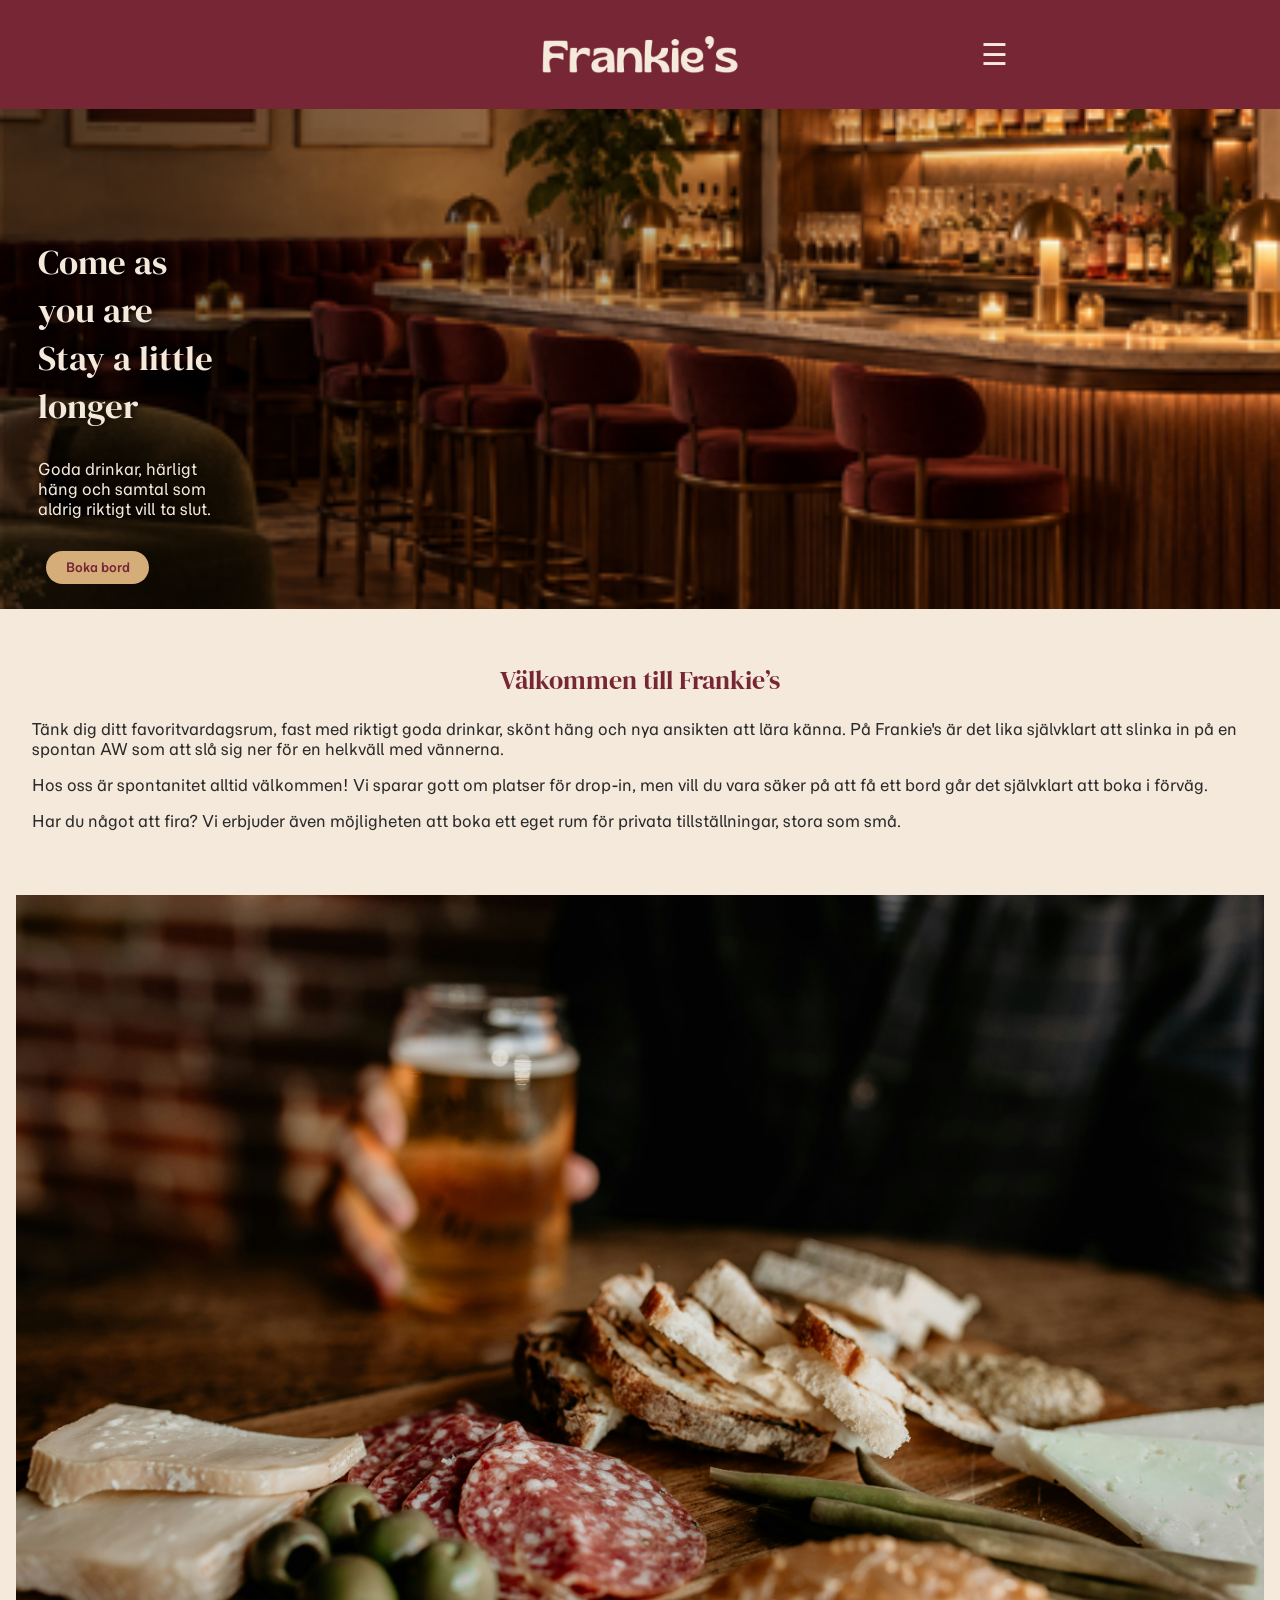
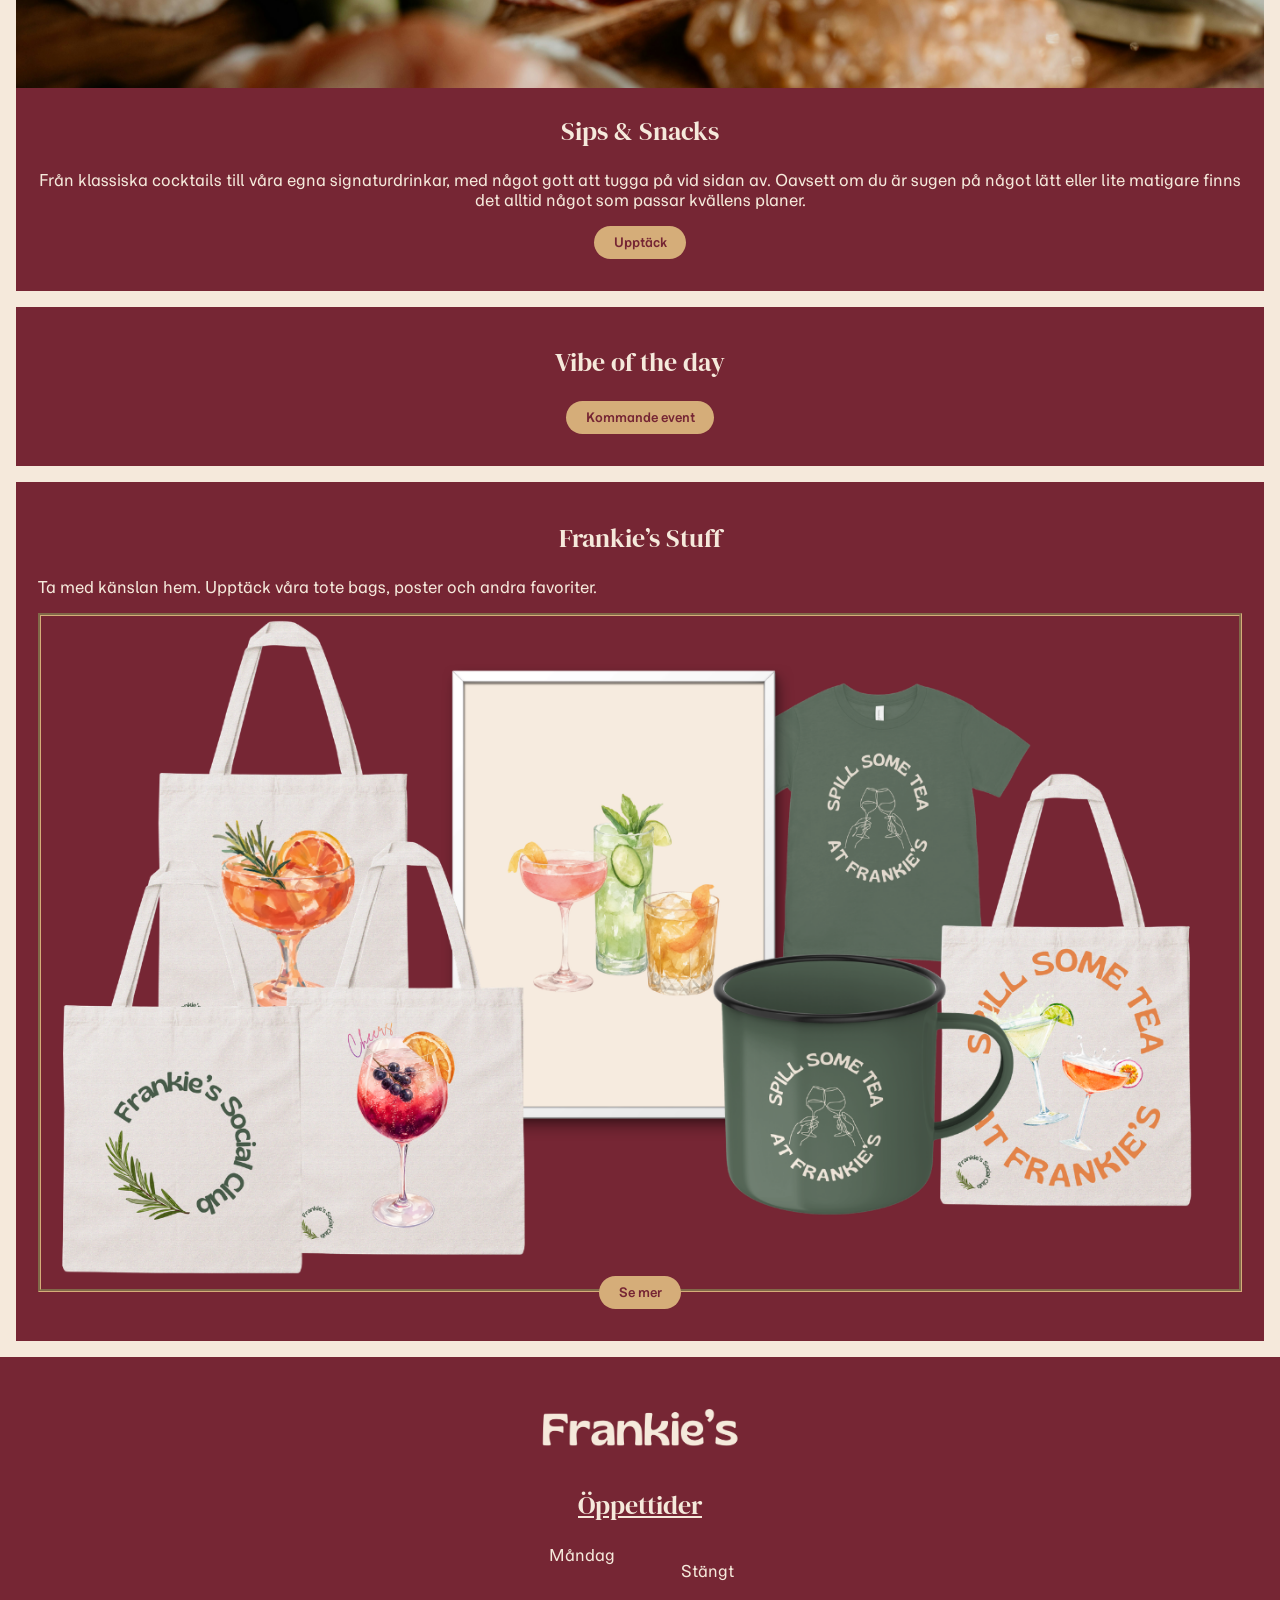
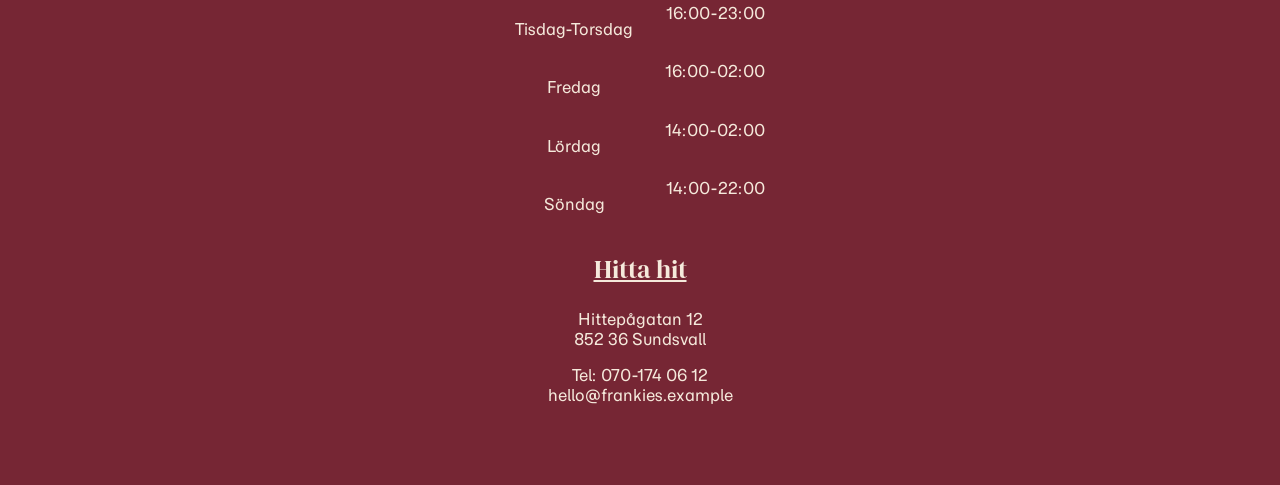
==== index.html @ df72e4df "Add shared structure and update navigation" ====
<!DOCTYPE html>
<html lang="sv">

<head>
    <meta charset="UTF-8">
    <meta name="viewport" content="width=device-width, initial-scale=1.0">

    <link href="https://fonts.googleapis.com/css2?family=DM+Serif+Display:ital@0;1&display=swap" rel="stylesheet">
    <link
        href="https://fonts.googleapis.com/css2?family=DM+Serif+Display:ital@0;1&family=Momo+Trust+Sans:wght@200..800&display=swap"
        rel="stylesheet">

    <link rel="Stylesheet" href="css/style.css">
    <script src="js/main.js" defer></script>
    <title>Frankie's</title>
</head>

<body>
    <header>
        <!-- Logotyp men inbyggd länk till startsida-->
        <a href="index.html" class="logo">
            <img src="images/frankies_logo.png" alt="logotyp">
        </a>

        <!-- Navigation/Meny -->
        <button class="menu-toggle">☰</button>
        <nav class="menu">
            <ul>
                <li><a href="index.html">Start</a></li>
                <li><a href="menu.html">Sips&Snacks</a></li>
                <li><a href="event.html">Event</a></li>
                <li><a href="merch.html">Stuff</a></li>
                <li><a href="contact.html">Kontakt</a></li>
            </ul>
        </nav>
    </header>

    <main>
        <!-- Hero-sektion m bild,rubrik,text och knapp till kontaktsida-->
        <section class="hero">
            <img src="images/test_hero.png" alt="text">

            <div class="hero-text">
                <h1>
                    Come as you are
                    <br>
                    <span>Stay a little longer</span>
                </h1>
                <p>Goda drinkar, härligt häng och samtal som
                    aldrig riktigt vill ta slut.
                </p>
                <a href="contact.html" class="button">Boka bord</a>
            </div>
        </section>

        <section class="intro">
            <h2>Välkommen till Frankie’s</h2>
            <p>
                Tänk dig ditt favoritvardagsrum, fast med riktigt goda drinkar,
                skönt häng och nya ansikten att lära känna. På Frankie's är det
                lika självklart att slinka in på en spontan AW som att slå sig ner
                för en helkväll med vännerna.
            </p>
            <p>
                Hos oss är spontanitet alltid välkommen! Vi sparar gott om platser
                för drop-in, men vill du vara säker på att få ett bord går det
                självklart att boka i förväg.
            </p>
            <p>
                Har du något att fira? Vi erbjuder även möjligheten att boka ett eget
                rum för privata tillställningar, stora som små.
            </p>
        </section>

        <section class="sips-snacks">
            <img src="images/snacks.jpg" alt="Snacksbricka">
            <div class="sips-content">
                <h2>Sips & Snacks</h2>
                <p>
                    Från klassiska cocktails till våra egna signaturdrinkar, med något gott
                    att tugga på vid sidan av. Oavsett om du är sugen på något lätt eller lite
                    matigare finns det alltid något som passar kvällens planer.
                </p>
                <a href="menu.html" class="button">Upptäck</a>
            </div>
        </section>

        <section class="events">
            <h2>Vibe of the day</h2>

            <div class="event-list">
                <!-- Dagens evenmang läggs in med JavaScript-->
            </div>

            <a href="event.html" class="button">Kommande event</a>
        </section>

        <section class="merch">
            <h2>Frankie’s Stuff</h2>
            <p>Ta med känslan hem. Upptäck våra tote bags, poster och andra favoriter.</p>
            <img src="images/test_merch.png" alt="Merch, tote bags och posters">
            <a href="merch.html" class="button">Se mer</a>
        </section>

       <!-- Ev ta bort denna sektion ---
        <section class="gallery">
            <h2>En glimt av Frankie's</h2>
            <img src="" alt="Kollage med bilder från kvällar hos Frankie's">
        </section> -->
    </main>

    <footer>
        <img src="images/frankies_logo.png" alt="logotyp">
        <!--Tagit bort länkar i footer, ev återställa senare-->
        <!--    <nav class="footer-menu">
            <h2>Utforska</h2>
            <ul>
                <li><a href="menu.html">Sips&Snacks</a></li>
                <li><a href="event.html">Event</a></li>
                <li><a href="merch.html">Stuff</a></li>
                <li><a href="contact.html">Kontakt</a></li>
            </ul>
        </nav> -->
        <div class="opening-hours">
            <h2>Öppettider</h2>
            <dl>
                <dt>Måndag</dt>
                <dl>Stängt</dl>

                <dl>Tisdag-Torsdag</dl>
                <dt>16:00-23:00</dt>

                <dl>Fredag</dl>
                <dt>16:00-02:00</dt>

                <dl>Lördag</dl>
                <dt>14:00-02:00</dt>

                <dl>Söndag</dl>
                <dt>14:00-22:00</dt>
            </dl>
        </div>
        <div class="adress">
            <h2>Hitta hit</h2>
            <p>
                Hittepågatan 12<br>
                852 36 Sundsvall
            </p>
            <a href="tel:+46701740612">Tel: 070-174 06 12</a>
            <br>
            <a href="mailto:hello@frankies.example">hello@frankies.example</a>
        </div>
    </footer>
</body>

</html>
---- css/style.css ----
/* 1. Variabler */
:root {
    /* Huvudfärger */
    --primary-color: #762634;
    --secondary-color: #f5e9db;
    --accent-color: #d5ad79;

    /* Kompletterande färger */
    --green-color: #475b49;
    --pink-color: #dda8a6;

    /* Text */
    --dark-text-color: #2b2b2b;
}

/* 2. Grundregler */
* {
    box-sizing: border-box;
}

body {
    margin: 0;
    background-color: var(--secondary-color);
    color: var(--dark-text-color);
    font-family: "Momo Trust Sans", sans-serif;
    font-size: 1rem;
}

h1, h2, h3 {
    font-family: "DM Serif Display", serif;;
    font-weight: 400;
}

h2 {
    font-size: 1.6rem;
    text-align: center;
}

a {
    color: inherit;
    text-decoration: none;
}



/* 3. Header och navigation */
header {
    background-color: var(--primary-color);
    padding: 2rem;

    display: grid;
    grid-template-columns: 1fr auto 1fr;
    align-items: center;
    position: relative;
    z-index: 10;
}

.logo {
    grid-column: 2;
    justify-self: center;
}

.logo img {
    display: block; 
    width: 200px; 
    max-width: 100%;
    height: auto;
}

/* Hamburgemeny */
.menu-toggle {
    grid-column: 3;
    justify-self: center;
    border: none;
    background-color: transparent;
    color: var(--secondary-color);
    cursor: pointer;
    font-size: 30px;
}

.menu {
    position: absolute;
    top: 100%;
    width: 90%;
    justify-self: center;
    text-align: center;
    

    max-height: 0;
    overflow: hidden;

    background-color: var(--secondary-color);
    box-shadow: 0 4px 12px rgba(0, 0, 0, 0.2);
    transition: max-height 0.3s ease-out;
}

/* Visar meny när klassen open läggs till */
.menu.open {
    max-height: 500px;
    transition: max-height 1.5s ease-out;
}

.menu ul {
    list-style: none;
    padding: 0;
    font-size: 1.2rem;
    color: var(--primary-color);
}

.menu li {
    padding-bottom: 1rem;
}

.menu a:hover {
    text-decoration: underline;
}


/* Knappar */
.button {
    display: block;
    width: fit-content;
    margin: 0 auto;
    background-color: var(--accent-color);
    color: var(--primary-color);
    border-radius: 20px;
    padding: 0.5rem 1.2rem;
    font-weight: 600;
    font-size: 0.8rem;
}

/* Footer */

footer {
    background-color: var(--primary-color);
    color: var(--secondary-color);
    text-align: center;
    padding-top: 3rem;
    padding-bottom: 5rem;

}

footer h2 {
    text-decoration: underline;
}

footer img {
    display: block;
    margin: 0 auto;
    width: 200px; 
    height: auto;
    padding-bottom: 1rem;
}

.opening-hours dl {
    display: grid; 
    grid-template-columns: max-content max-content;
    column-gap: 1rem;
    row-gap: 0.4rem;
    justify-content: center;

} 

/* --- Index-sidan --- */

/* Hero */

.hero {
    position: relative;
    
}

.hero img {
    display: block;
    width: 100%;
    height: 500px;
    object-fit: cover;
}

.hero h1 {
    font-size: 2.2rem;
}

.hero-text {
    position: absolute;
    text-align: left;
    max-width: 12rem;
    top: 20%;
    left: 3%;
    color: var(--secondary-color);
    text-shadow: 2px 2px 6px rgba(0, 0, 0, 0.8);
}

.hero-text p {
    padding-bottom: 1rem;
}

.hero-text .button {
    text-shadow: none;
    margin-left: 0.5rem;
}

/* Intro-sektion */

.intro {
    padding: 2rem;
}

.intro h2 {
    color: var(--primary-color);
}

/* Sip&Snacks sektion */
.sips-snacks {
    margin: 1rem;
    background-color: var(--primary-color);
    color: var(--secondary-color);
    text-align: center;
}

.sips-snacks img {
    width: 100%;
    height: auto;
}

.sips-content {
    padding: 0 1.4rem 2rem;
}

/* Events sektion */
.events {
    margin: 1rem;
    background-color: var(--primary-color);
    color: var(--secondary-color);
    padding: 1rem 1.4rem 2rem;
}

/* Merch sektion */
.merch {
    margin: 1rem;
    background-color: var(--primary-color);
    color: var(--secondary-color);
    padding: 1rem 1.4rem 2rem;
}

.merch img {
    width: 100%;
    height: auto;
    border-style: groove;
    border-color: var(--accent-color);
}

.merch .button {
    position: relative;
    margin-top: -1.25rem;
}
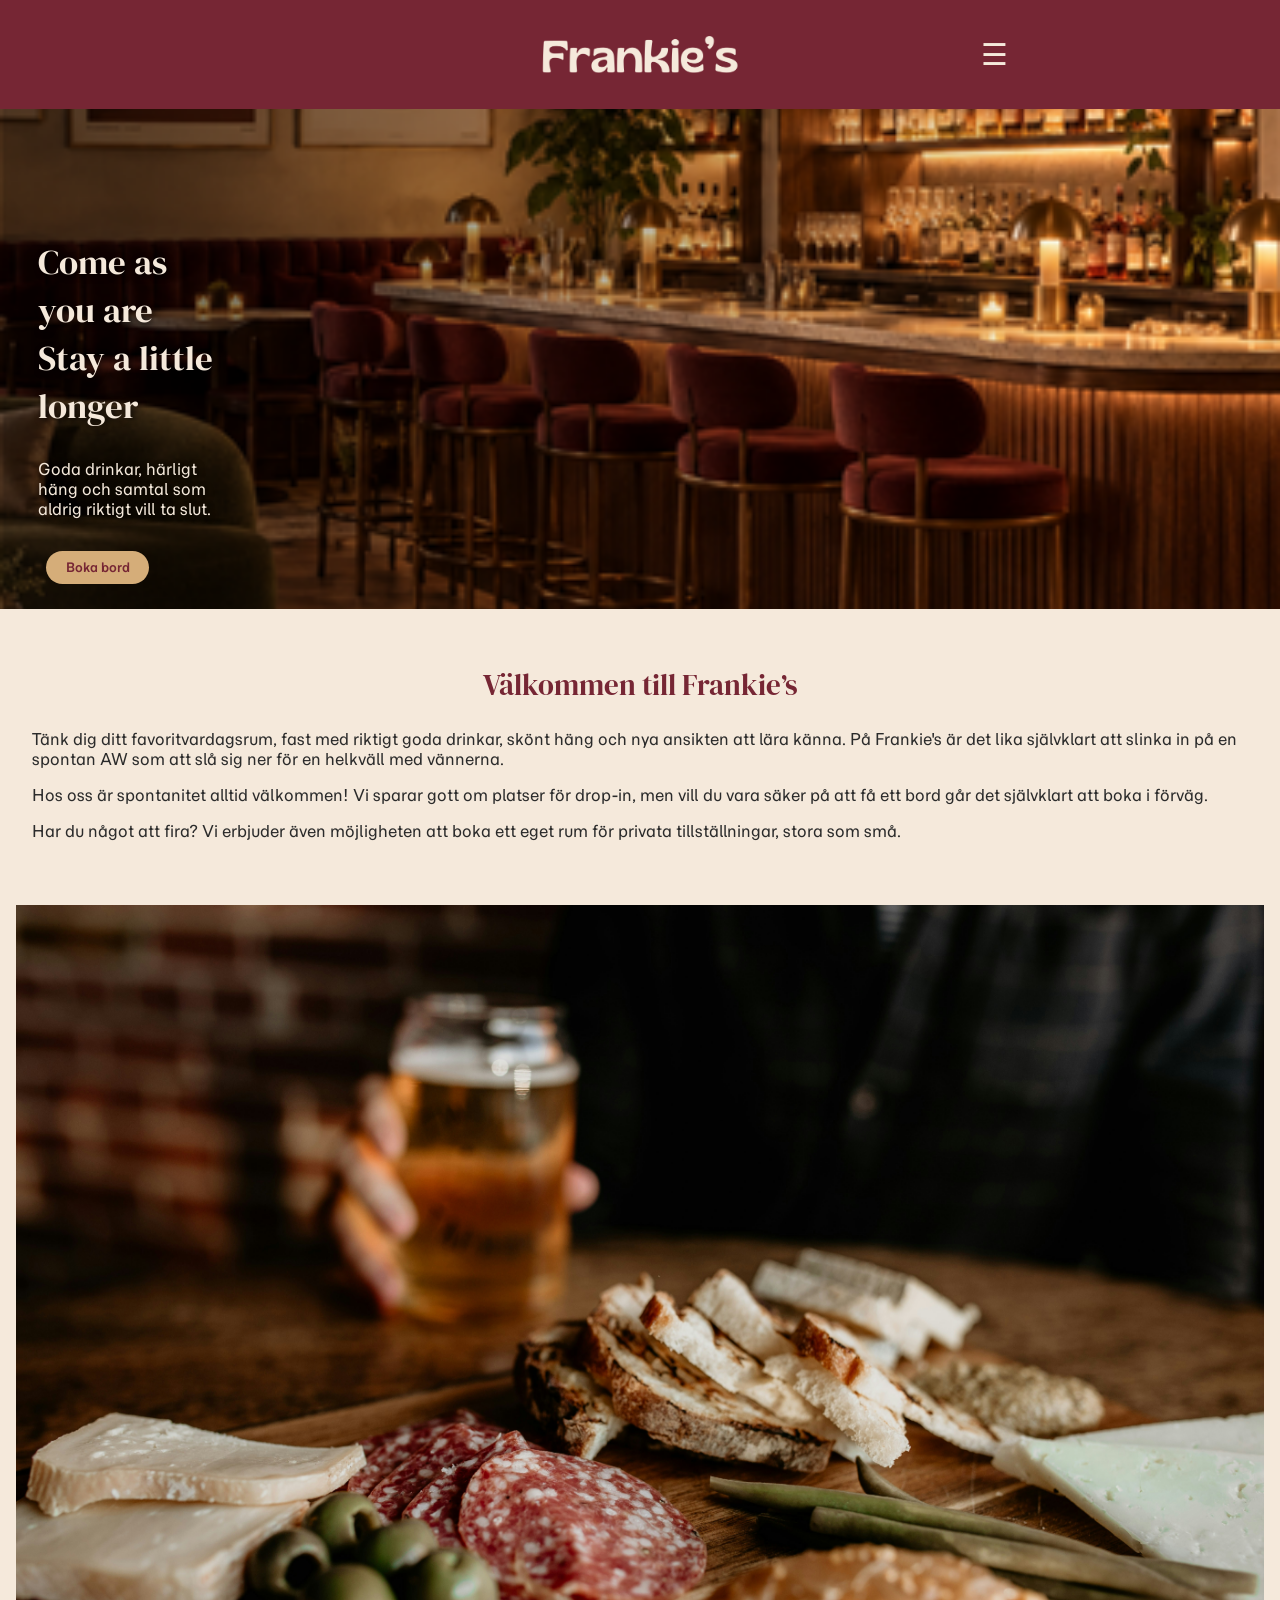
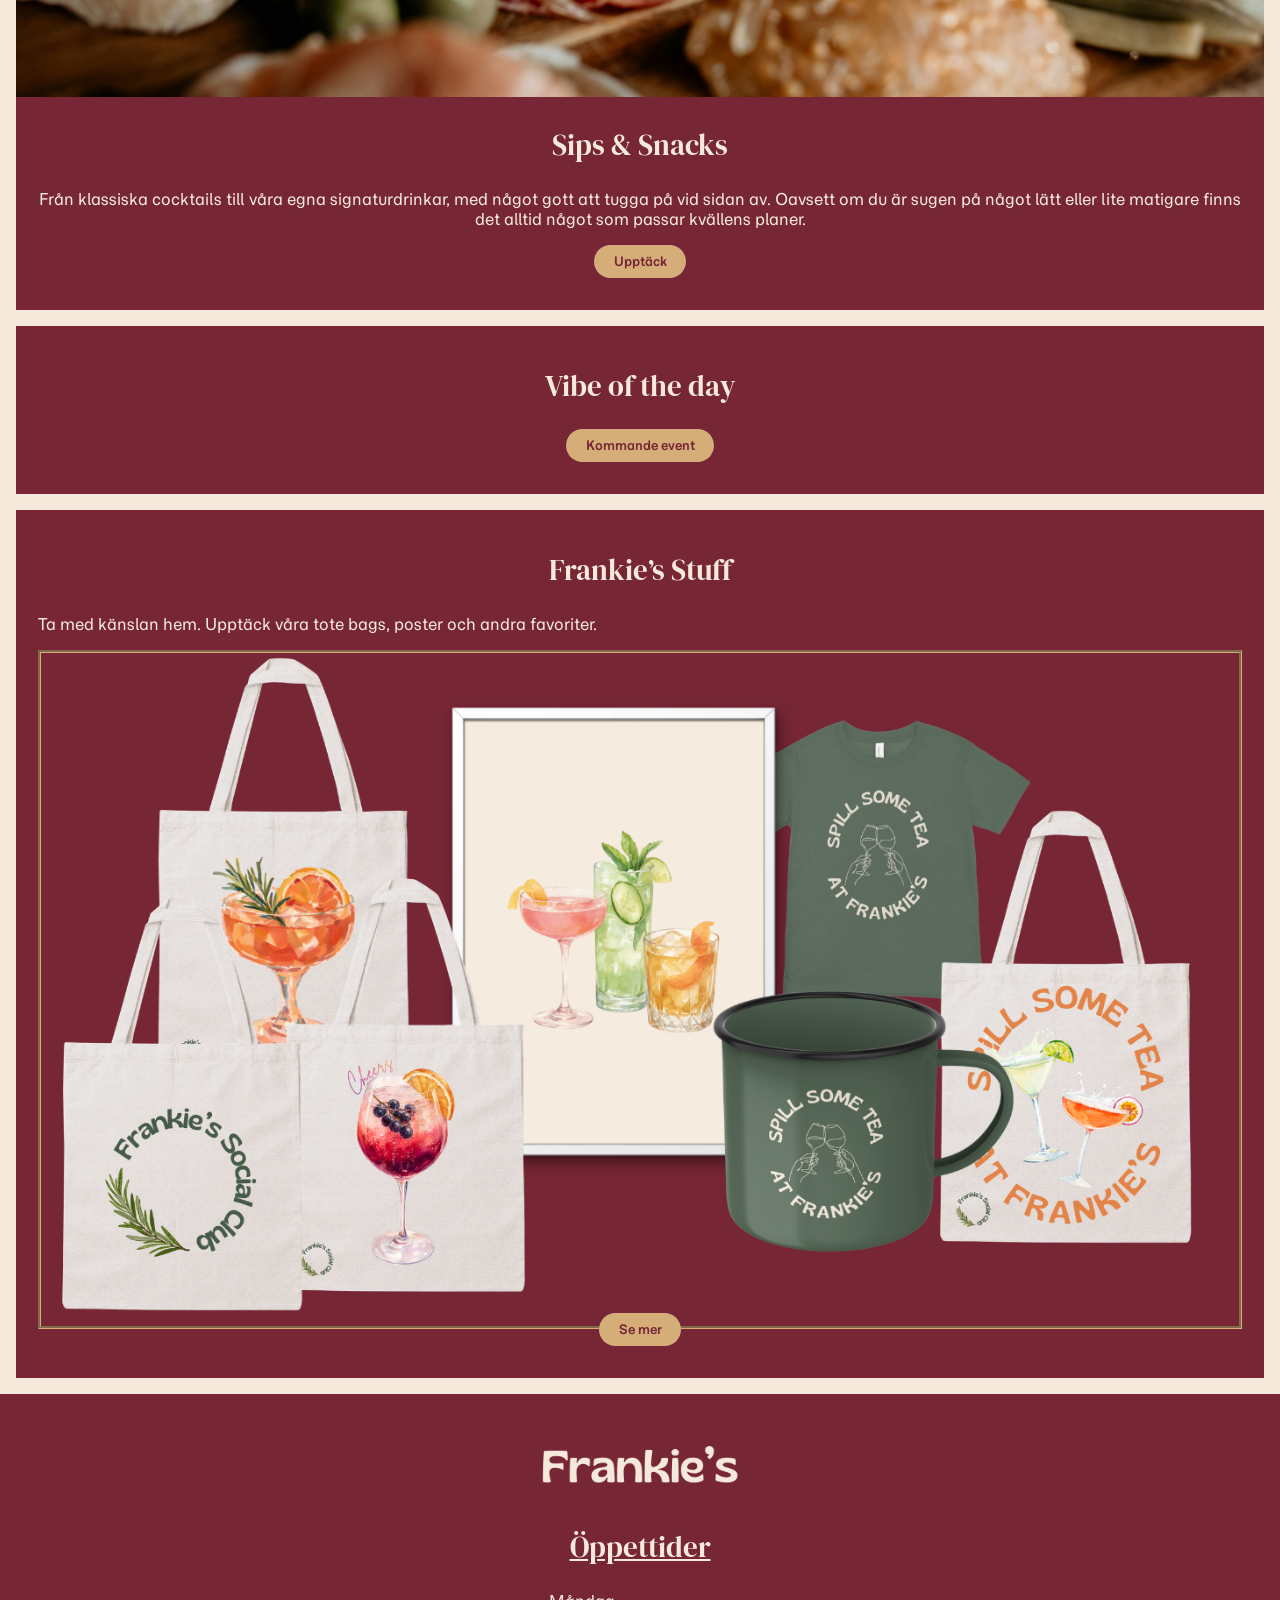
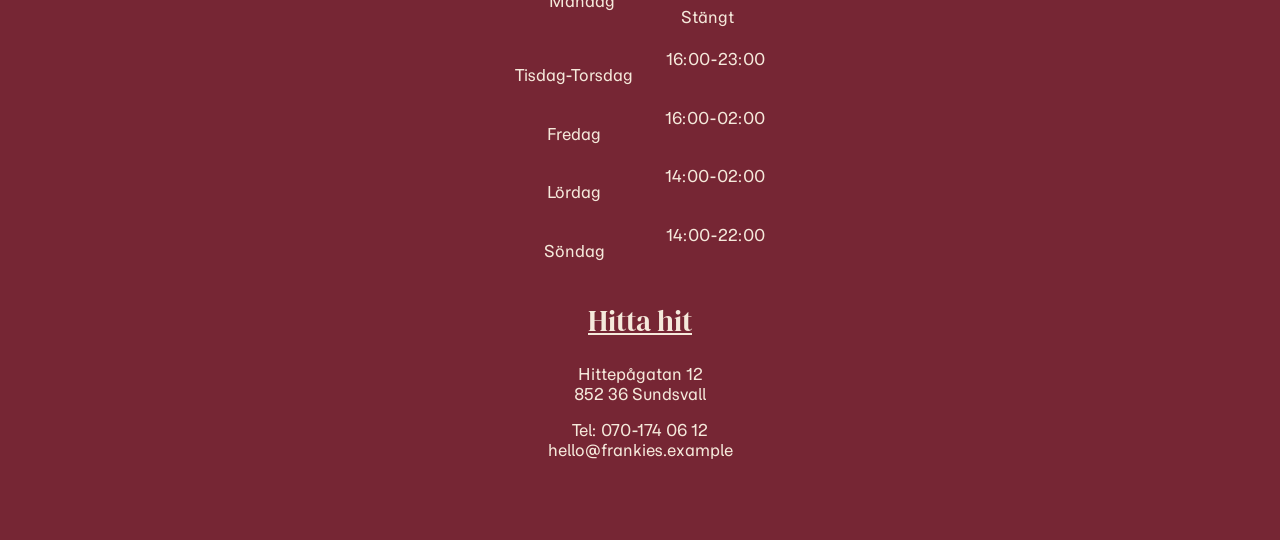
==== commit b950e522: "Add Sips and Snacks page with signature cocktails and menu" ====
--- a/index.html
+++ b/index.html
@@ -9,6 +9,9 @@
     <link
         href="https://fonts.googleapis.com/css2?family=DM+Serif+Display:ital@0;1&family=Momo+Trust+Sans:wght@200..800&display=swap"
         rel="stylesheet">
+    <link href="https://fonts.googleapis.com/css2?family=Cormorant+Garamond:ital,wght@1,300;1,400;1,500&display=swap"
+        rel="stylesheet">
+    <link href="https://fonts.googleapis.com/css2?family=Amatic+SC:wght@400;700&display=swap" rel="stylesheet">
 
     <link rel="Stylesheet" href="css/style.css">
     <script src="js/main.js" defer></script>
@@ -95,7 +98,7 @@
             <a href="event.html" class="button">Kommande event</a>
         </section>
 
-        <section class="merch">
+        <section class="merch-preview">
             <h2>Frankie’s Stuff</h2>
             <p>Ta med känslan hem. Upptäck våra tote bags, poster och andra favoriter.</p>
             <img src="images/test_merch.png" alt="Merch, tote bags och posters">
--- a/css/style.css
+++ b/css/style.css
@@ -1,4 +1,4 @@
-/* 1. Variabler */
+/* --- 1. Variabler --- */
 :root {
     /* Huvudfärger */
     --primary-color: #762634;
@@ -7,13 +7,14 @@
 
     /* Kompletterande färger */
     --green-color: #475b49;
+    --dark-green-color: #263127;
     --pink-color: #dda8a6;
 
     /* Text */
     --dark-text-color: #2b2b2b;
 }
 
-/* 2. Grundregler */
+/* --- 2. Grundregler --- */
 * {
     box-sizing: border-box;
 }
@@ -27,12 +28,20 @@
 }
 
 h1, h2, h3 {
-    font-family: "DM Serif Display", serif;;
+    font-family: "DM Serif Display", serif;
     font-weight: 400;
 }
 
 h2 {
-    font-size: 1.6rem;
+    font-size: 1.8rem;
+    text-align: center;
+}
+
+.accent-text {
+    color: var(--primary-color);
+    font-family: "Amatic SC", cursive;
+    font-size: 1.5rem;
+    font-weight: 600;
     text-align: center;
 }
 
@@ -43,7 +52,7 @@
 
 
 
-/* 3. Header och navigation */
+/* --- 3. Header och navigation --- */
 header {
     background-color: var(--primary-color);
     padding: 2rem;
@@ -116,6 +125,13 @@
 }
 
 
+/* --- 4. Gemensamma komponenter --- */
+
+
+.hidden {
+    display: none; 
+}
+
 /* Knappar */
 .button {
     display: block;
@@ -123,13 +139,393 @@
     margin: 0 auto;
     background-color: var(--accent-color);
     color: var(--primary-color);
+    border: none;
     border-radius: 20px;
     padding: 0.5rem 1.2rem;
     font-weight: 600;
     font-size: 0.8rem;
 }
 
-/* Footer */
+/* Bildkarusell */
+.carousel {
+    background-color: var(--primary-color);
+    padding-bottom: 1rem;
+}
+
+.carousel-content {
+    display: grid;
+    grid-template-columns: auto 1fr auto;
+    align-items: center;
+    gap: 1rem;
+    padding: 0.5rem;
+}
+
+.carousel img {
+    width: 100%;
+    height: auto;
+    background-color: var(--primary-color);
+    border: 1px solid  var(--accent-color);
+}
+
+
+.carousel-name {
+    color: var(--secondary-color);
+    font-family: "Cormorant Garamond", serif;
+    font-style: italic;
+    font-weight: 400;
+    font-size: 1.6rem;
+}
+
+.carousel-description {
+    padding: 0 1.8rem;
+
+}
+
+.prev{
+    position: relative;
+    margin-right: -2rem;
+    border-radius: 20px;
+    border-style: none;
+    padding: 2.5rem 0.5rem;
+    background-color: var(--accent-color);
+    color: var(--secondary-color);
+    font-size: 1.5rem;
+    font-weight: 500;
+
+}
+
+.next {
+    position: relative;
+    margin-left: -2rem;
+    border-radius: 20px;
+    border-style: none;
+    padding: 2.5rem 0.5rem;
+    background-color: var(--accent-color);
+    color: var(--secondary-color);
+    font-size: 1.5rem;
+    font-weight: 500; 
+}
+
+
+/* --- 5. Startsida --- */
+
+/* Hero */
+.hero {
+    position: relative;
+    
+}
+
+.hero img {
+    display: block;
+    width: 100%;
+    height: 500px;
+    object-fit: cover;
+}
+
+.hero h1 {
+    font-size: 2.2rem;
+}
+
+.hero-text {
+    position: absolute;
+    text-align: left;
+    max-width: 12rem;
+    top: 20%;
+    left: 3%;
+    color: var(--secondary-color);
+    text-shadow: 2px 2px 6px rgba(0, 0, 0, 0.8);
+}
+
+.hero-text p {
+    padding-bottom: 1rem;
+}
+
+.hero-text .button {
+    text-shadow: none;
+    margin-left: 0.5rem;
+}
+
+
+/* Intro-sektion */
+
+.intro {
+    padding: 2rem;
+}
+
+.intro h2 {
+    color: var(--primary-color);
+}
+
+/* Sip&Snacks sektion */
+.sips-snacks {
+    margin: 1rem;
+    background-color: var(--primary-color);
+    color: var(--secondary-color);
+    text-align: center;
+}
+
+.sips-snacks img {
+    width: 100%;
+    height: auto;
+}
+
+.sips-content {
+    padding: 0 1.4rem 2rem;
+}
+
+/* Events sektion */
+.events {
+    margin: 1rem;
+    background-color: var(--primary-color);
+    color: var(--secondary-color);
+    padding: 1rem 1.4rem 2rem;
+}
+
+/* Merch sektion */
+.merch-preview {
+    margin: 1rem;
+    background-color: var(--primary-color);
+    color: var(--secondary-color);
+    padding: 1rem 1.4rem 2rem;
+}
+
+.merch-preview img {
+    width: 100%;
+    height: auto;
+    border-style: groove;
+    border-color: var(--accent-color);
+}
+
+.merch-preview .button {
+    position: relative;
+    margin-top: -1.25rem;
+}
+
+
+
+/* --- 6. Kontakt --- */
+
+.contact-form {
+    margin: 1rem;
+    padding: 2rem;
+    border-style: double;
+    padding-left: 5rem;
+}
+
+
+.contact-form label,
+.contact-form input,
+.contact-form select,
+.contact-form textarea {
+    display: block;
+    margin-bottom: 0.5rem;
+}
+
+textarea {
+    width: 80%;
+    height: 150px;
+}
+
+.input-error {
+    border: 2px solid red;
+}
+
+.error-message {
+    color: red;
+    font-family: 'Times New Roman', Times, serif;
+}
+
+.confirmation-success {
+    background-color: var(--green-color);
+    color: var(--secondary-color);
+    text-align: center;
+    padding: 1.5rem;
+    margin: 1rem;
+    border-style: double;
+    border-color: var(--accent-color);
+    
+}
+
+.confirmation-success a {
+    color: var(--accent-color);
+    text-decoration: underline;
+}
+
+
+#timeInfo,
+#eventInfo {
+    font-size: 0.8em;
+    color: var(--primary-color);
+}
+
+
+/* --- 7. Merch --- */
+
+.social-club-intro {
+    display: flow-root; 
+    background-color: var(--pink-color);
+    text-align: center;
+    padding: 2rem;  
+}
+
+.social-club-intro h1{
+    color: var(--primary-color);
+    font-weight: 600;  
+}
+
+.merch {
+    text-align: center;
+    padding: 1rem;
+}
+
+.merch-info {
+    padding: 1rem;
+}
+
+.merch-info h2{
+    color: var(--primary-color);
+    font-weight: 600;
+}
+
+.merch-grid {
+    display: grid;
+    grid-template-columns: 1fr;
+}
+
+.merch h3 {
+    text-align: center;
+    font-size: 1.6rem;
+    color: var(--secondary-color);
+}
+
+.charity {
+    display: flow-root;
+    background-color: var(--green-color);
+    color: var(--secondary-color);
+    padding: 2rem;
+}
+
+.charity .accent-text {
+    color: inherit;
+}
+
+
+
+/* --- 8. Sips & Snacks --- */
+
+/* Sidans grundlayout */
+.menu-page {
+    background-color: var(--secondary-color);
+    margin: 1rem;
+}
+
+.menu-page h1 {
+    font-weight: 600;
+}
+
+/* Introduktion*/
+.menu-intro {
+    padding: 0 1rem;
+    text-align: center;
+}
+
+
+/* Signaturdrinkar*/
+#drinks {
+    background-color: var(--green-color);
+    color: var(--secondary-color);
+    padding: 1rem;
+    text-align: center;
+}
+
+#drinks img {
+    background-color: var(--dark-green-color);
+    border: 2px solid var(--accent-color);
+}
+
+.menu-page .prev,
+.menu-page .next {
+    background-color: var(--green-color);
+    color: var(--accent-color);
+    border: 2px solid var(--accent-color);
+}
+
+
+/* Snacks & Bites */
+.snacks-bites {
+    border-style: double;
+    border-color: var(--primary-color);
+    margin: 2rem 0;
+    padding: 1rem;
+}
+
+.snacks-bites img {
+    display: block;
+    margin:0 auto;
+    width: 60%;
+    height: auto;
+    padding-top: 1rem;
+}
+
+.snacks-bites h2{
+    font-size: 2rem;
+    color: var(--primary-color);
+    text-align: center;
+    border-bottom: 1px solid var(--primary-color);
+    padding-bottom: 2rem;
+}
+
+
+/* Kategorirubriker */
+.menu-category-header {
+    text-align: center;
+    margin-bottom: 0;
+}
+
+.menu-category-header h3 {
+    font-size: 1.6rem;
+    margin-bottom: 0;
+}
+
+.menu-category-header p {
+    margin-top: 0;
+}
+
+
+
+/* Maträtter */
+.menu-item {
+    border-bottom: 1px solid var(--primary-color);
+    padding: 1rem 0;
+}
+
+.menu-item-header {
+    display: flex;
+    justify-content: space-between;
+    align-items: baseline;
+    gap: 1rem;
+    color: var(--primary-color);
+}
+
+.menu-item h4 {
+    margin-bottom: 0;
+    font-size: 1rem;
+}
+
+.menu-item p,
+.menu-item span {
+    font-size: 0.9rem;;
+}
+
+
+
+/* --- 9. Event? --- */
+
+
+
+
+
+/* --- 10. Footer --- */
 
 footer {
     background-color: var(--primary-color);
@@ -161,97 +557,6 @@
 
 } 
 
-/* --- Index-sidan --- */
-
-/* Hero */
-
-.hero {
-    position: relative;
-    
-}
-
-.hero img {
-    display: block;
-    width: 100%;
-    height: 500px;
-    object-fit: cover;
-}
-
-.hero h1 {
-    font-size: 2.2rem;
-}
-
-.hero-text {
-    position: absolute;
-    text-align: left;
-    max-width: 12rem;
-    top: 20%;
-    left: 3%;
-    color: var(--secondary-color);
-    text-shadow: 2px 2px 6px rgba(0, 0, 0, 0.8);
-}
-
-.hero-text p {
-    padding-bottom: 1rem;
-}
-
-.hero-text .button {
-    text-shadow: none;
-    margin-left: 0.5rem;
-}
-
-/* Intro-sektion */
-
-.intro {
-    padding: 2rem;
-}
-
-.intro h2 {
-    color: var(--primary-color);
-}
-
-/* Sip&Snacks sektion */
-.sips-snacks {
-    margin: 1rem;
-    background-color: var(--primary-color);
-    color: var(--secondary-color);
-    text-align: center;
-}
-
-.sips-snacks img {
-    width: 100%;
-    height: auto;
-}
-
-.sips-content {
-    padding: 0 1.4rem 2rem;
-}
-
-/* Events sektion */
-.events {
-    margin: 1rem;
-    background-color: var(--primary-color);
-    color: var(--secondary-color);
-    padding: 1rem 1.4rem 2rem;
-}
-
-/* Merch sektion */
-.merch {
-    margin: 1rem;
-    background-color: var(--primary-color);
-    color: var(--secondary-color);
-    padding: 1rem 1.4rem 2rem;
-}
-
-.merch img {
-    width: 100%;
-    height: auto;
-    border-style: groove;
-    border-color: var(--accent-color);
-}
-
-.merch .button {
-    position: relative;
-    margin-top: -1.25rem;
-}
-
+
+
+/* --- 11. Media queries --- */
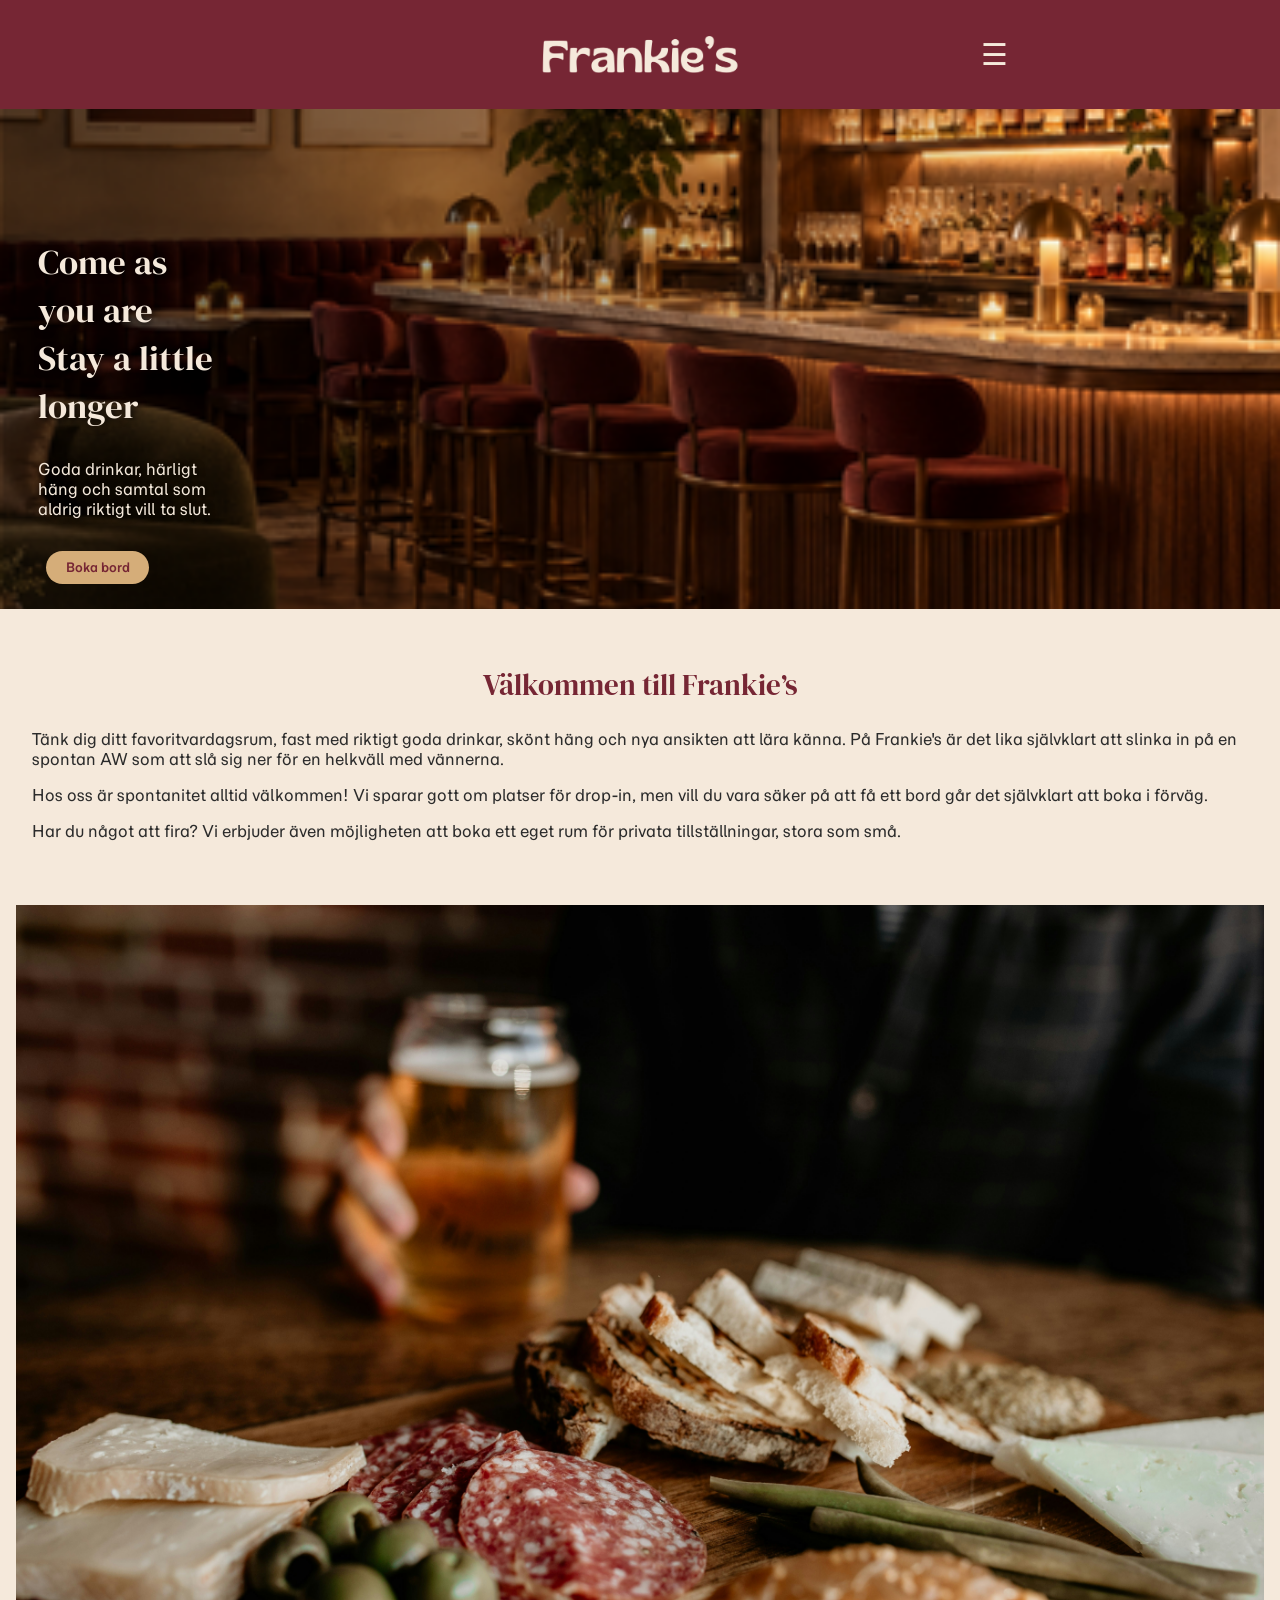
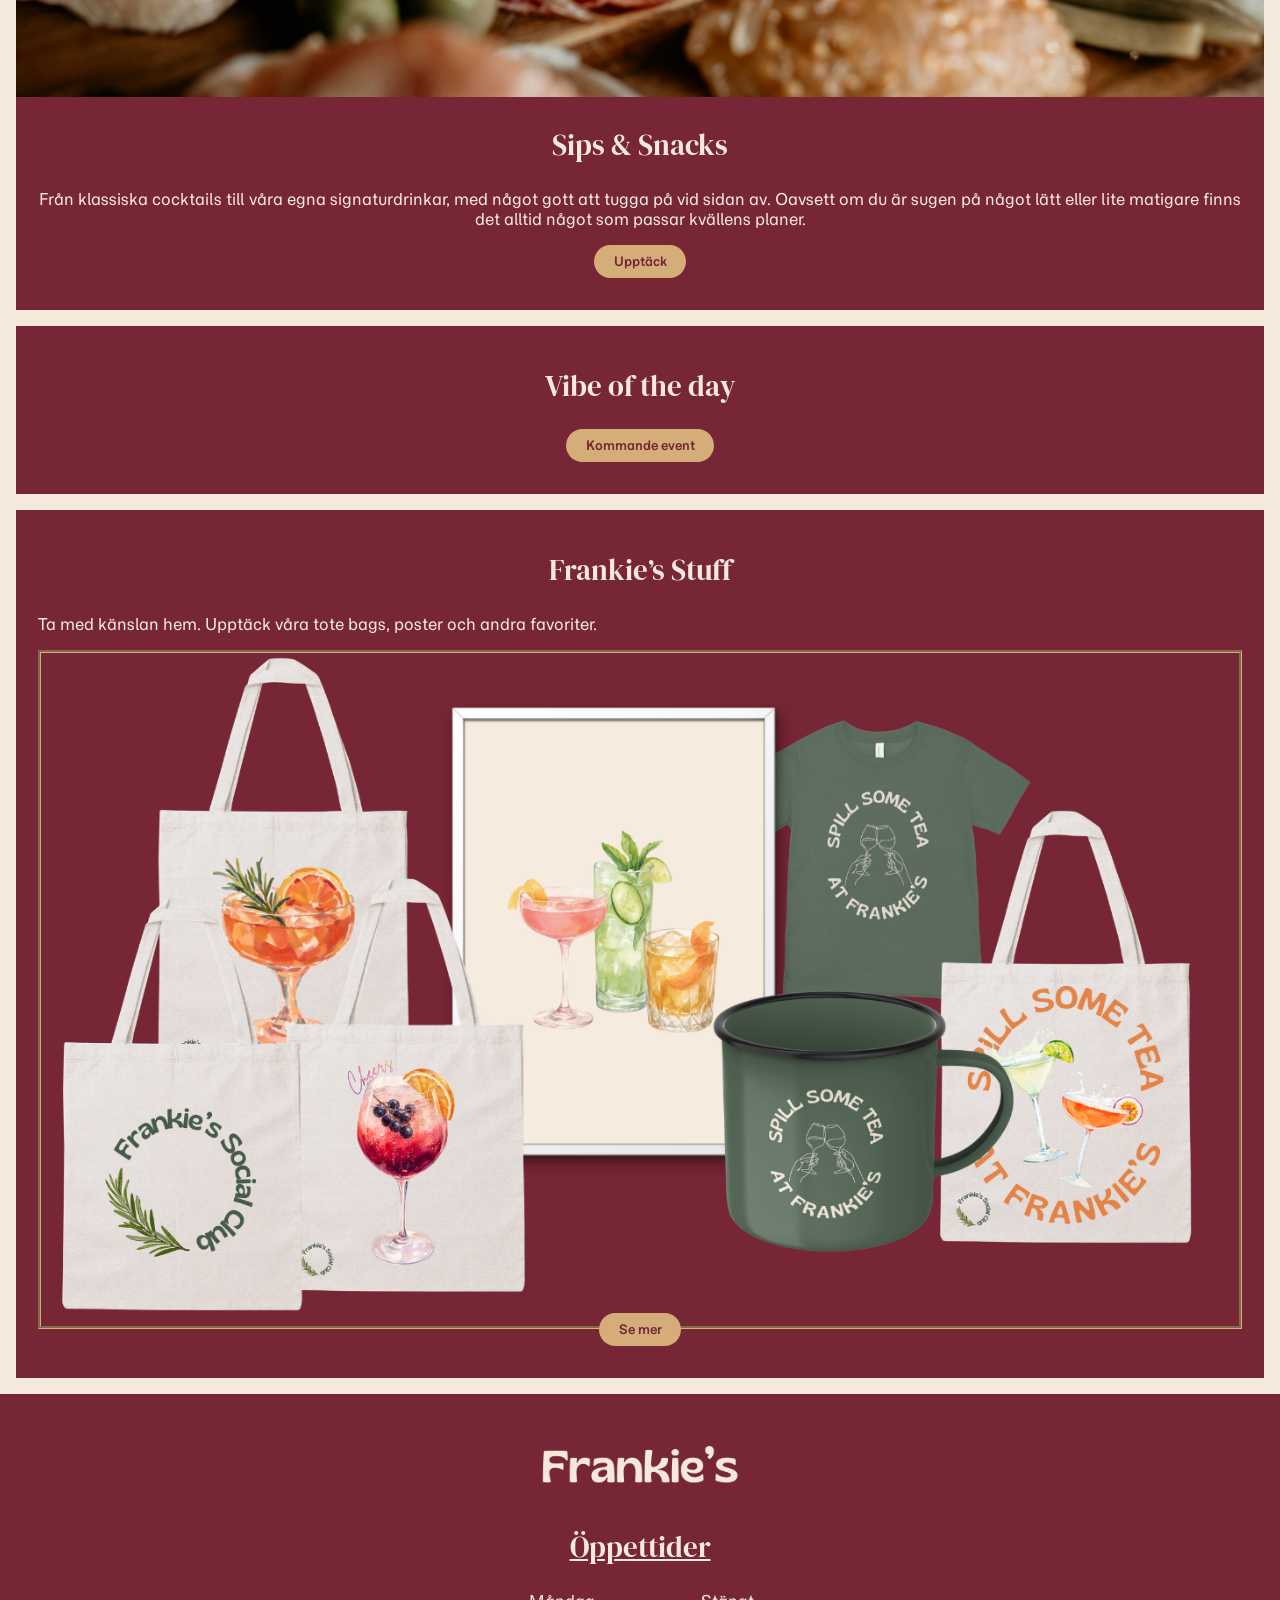
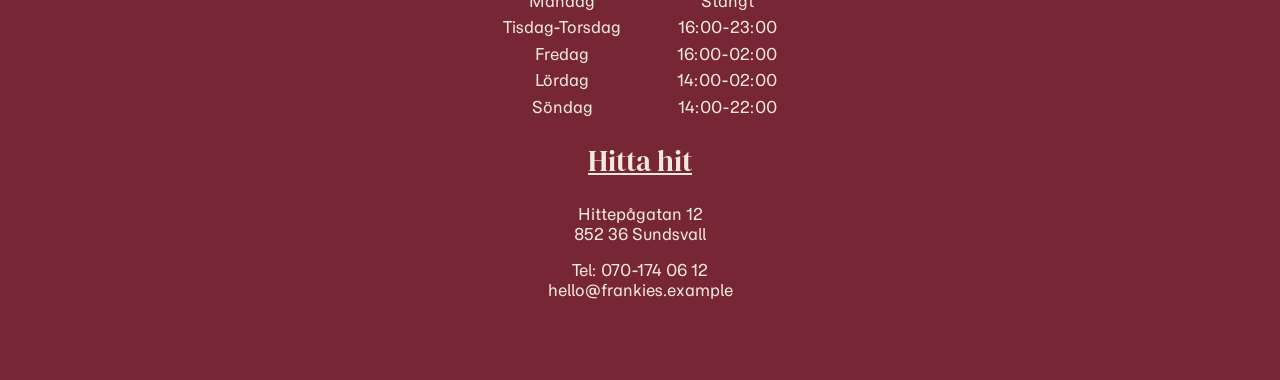
==== commit 2790016f: "Fix footer HTML structure" ====
--- a/index.html
+++ b/index.html
@@ -128,19 +128,19 @@
             <h2>Öppettider</h2>
             <dl>
                 <dt>Måndag</dt>
-                <dl>Stängt</dl>
+                <dd>Stängt</dd>
 
-                <dl>Tisdag-Torsdag</dl>
-                <dt>16:00-23:00</dt>
+                <dt>Tisdag-Torsdag</dt>
+                <dd>16:00-23:00</dd>
 
-                <dl>Fredag</dl>
-                <dt>16:00-02:00</dt>
+                <dt>Fredag</dt>
+                <dd>16:00-02:00</dd>
 
-                <dl>Lördag</dl>
-                <dt>14:00-02:00</dt>
+                <dt>Lördag</dt>
+                <dd>14:00-02:00</dd>
 
-                <dl>Söndag</dl>
-                <dt>14:00-22:00</dt>
+                <dt>Söndag</dt>
+                <dd>14:00-22:00</dd>
             </dl>
         </div>
         <div class="adress">
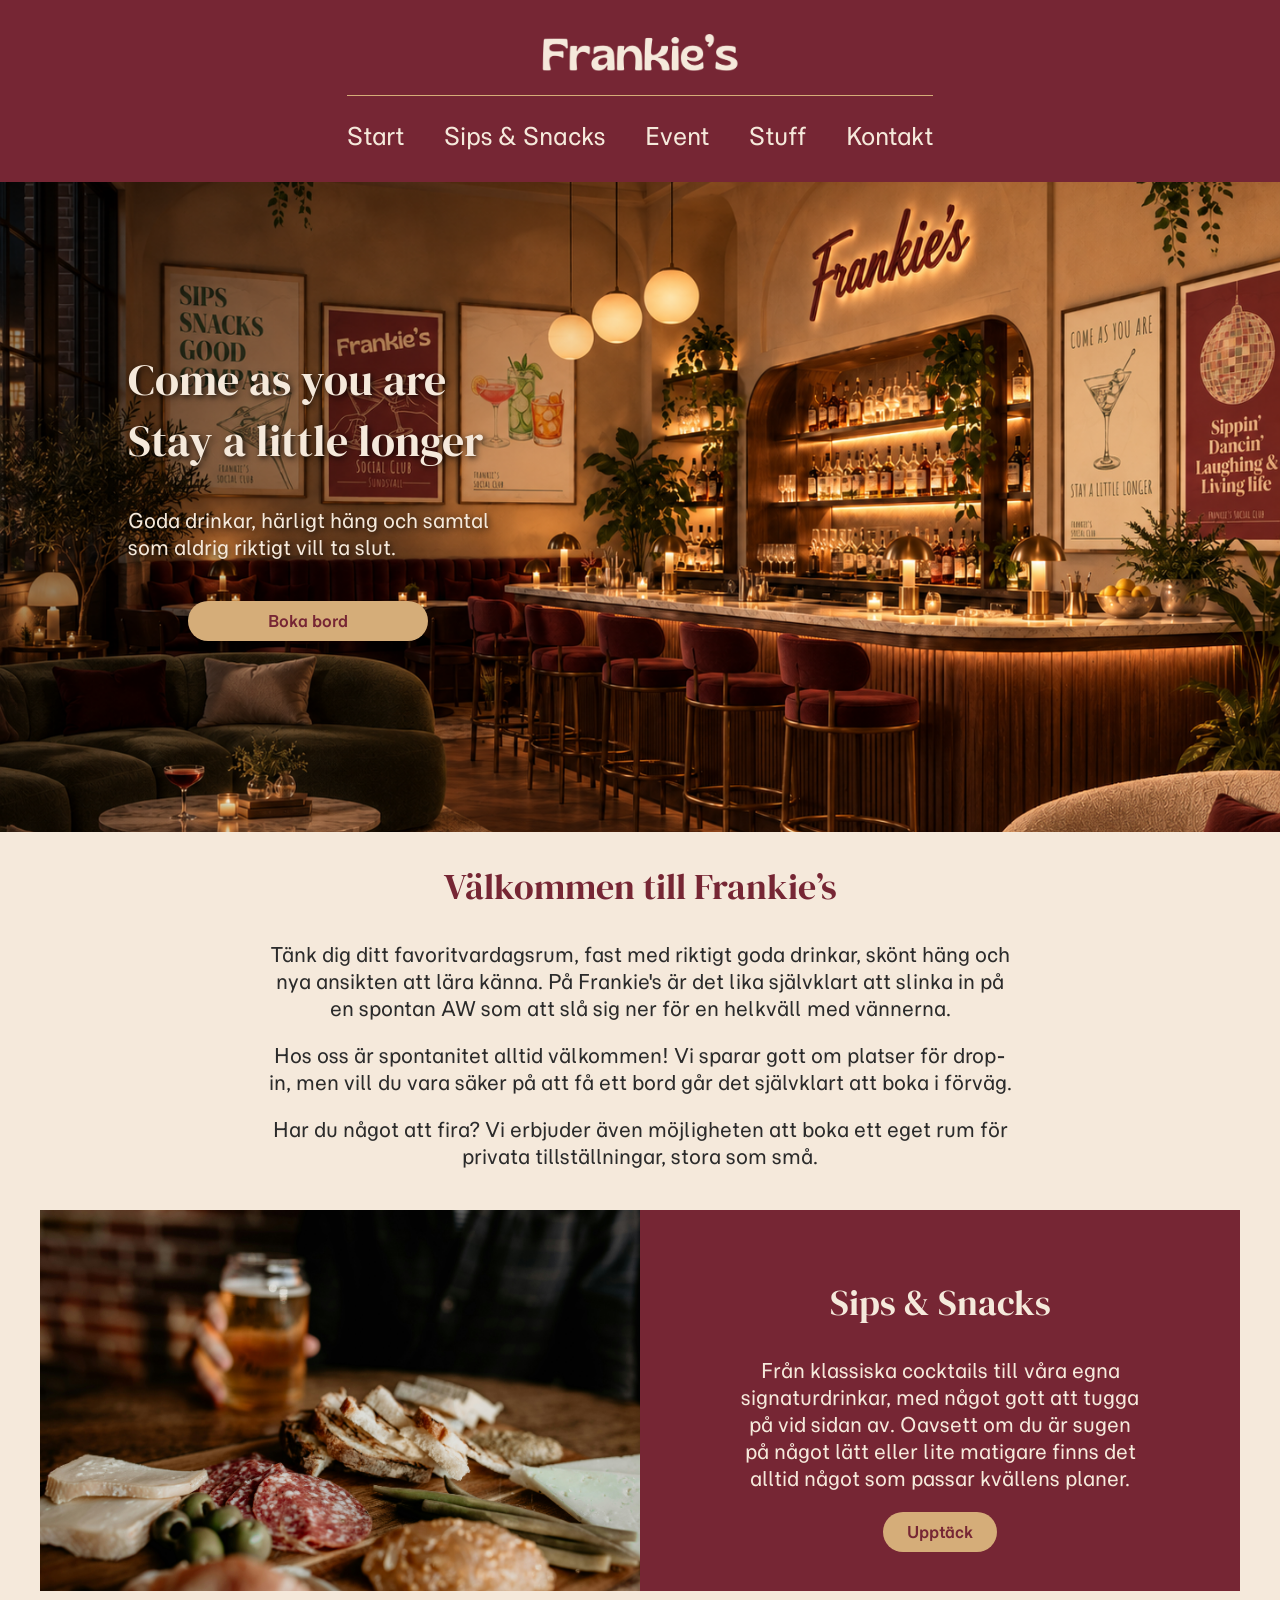
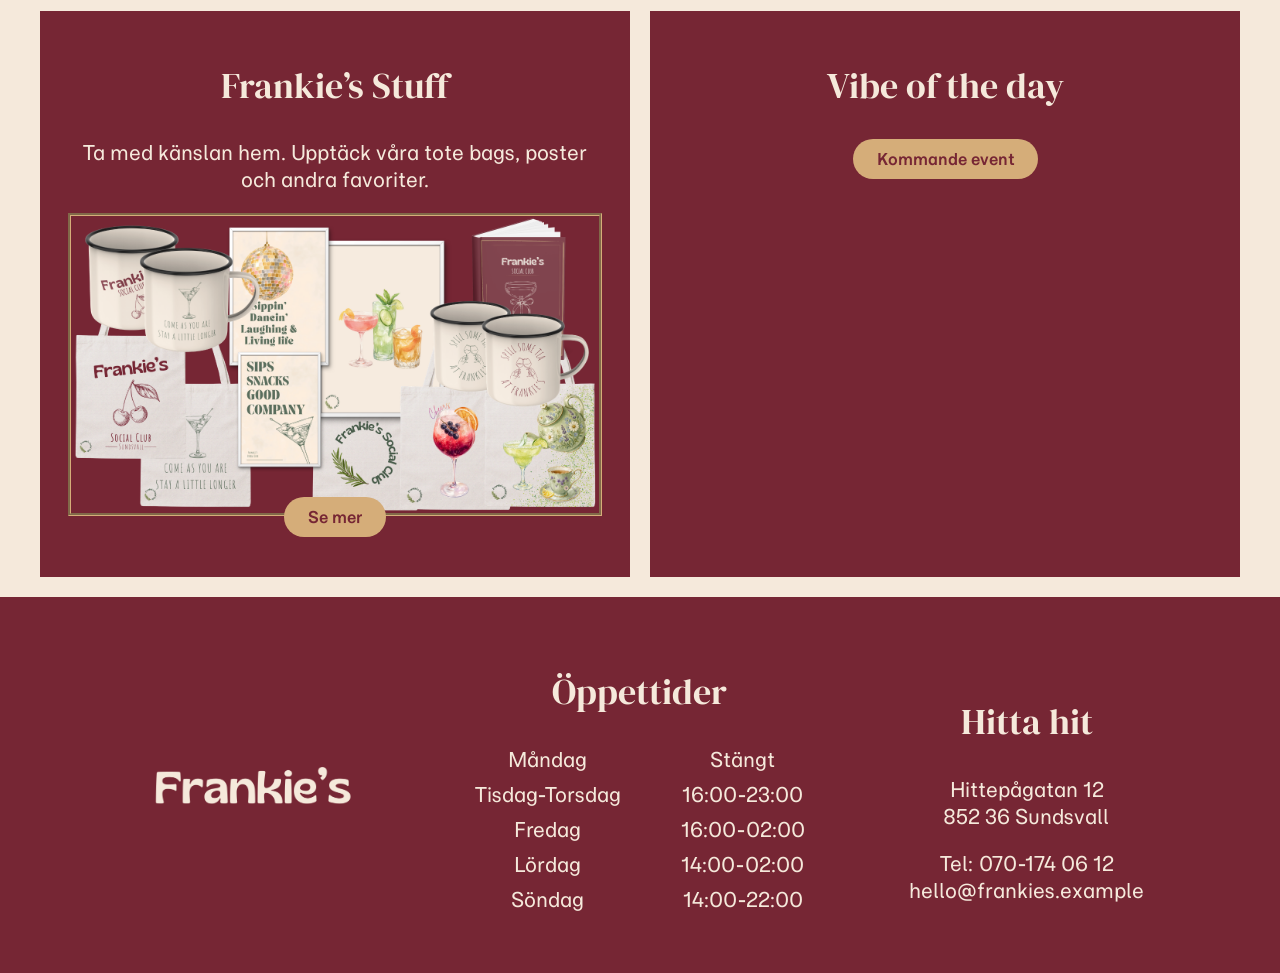
==== commit 529850b0: "dd responsive styles with media queries" ====
--- a/index.html
+++ b/index.html
@@ -30,7 +30,7 @@
         <nav class="menu">
             <ul>
                 <li><a href="index.html">Start</a></li>
-                <li><a href="menu.html">Sips&Snacks</a></li>
+                <li><a href="menu.html">Sips & Snacks</a></li>
                 <li><a href="event.html">Event</a></li>
                 <li><a href="merch.html">Stuff</a></li>
                 <li><a href="contact.html">Kontakt</a></li>
@@ -41,7 +41,7 @@
     <main>
         <!-- Hero-sektion m bild,rubrik,text och knapp till kontaktsida-->
         <section class="hero">
-            <img src="images/test_hero.png" alt="text">
+            <img src="images/hero.png" alt="Frankie's cocktailbar med varm belysning, sammetsmöbler och en inbjudande loungemiljö">
 
             <div class="hero-text">
                 <h1>
@@ -56,60 +56,62 @@
             </div>
         </section>
 
-        <section class="intro">
-            <h2>Välkommen till Frankie’s</h2>
-            <p>
-                Tänk dig ditt favoritvardagsrum, fast med riktigt goda drinkar,
-                skönt häng och nya ansikten att lära känna. På Frankie's är det
-                lika självklart att slinka in på en spontan AW som att slå sig ner
-                för en helkväll med vännerna.
-            </p>
-            <p>
-                Hos oss är spontanitet alltid välkommen! Vi sparar gott om platser
-                för drop-in, men vill du vara säker på att få ett bord går det
-                självklart att boka i förväg.
-            </p>
-            <p>
-                Har du något att fira? Vi erbjuder även möjligheten att boka ett eget
-                rum för privata tillställningar, stora som små.
-            </p>
-        </section>
+        <div class="index-content">
+            <section class="intro">
+                <h2>Välkommen till Frankie’s</h2>
+                <p>
+                    Tänk dig ditt favoritvardagsrum, fast med riktigt goda drinkar,
+                    skönt häng och nya ansikten att lära känna. På Frankie's är det
+                    lika självklart att slinka in på en spontan AW som att slå sig ner
+                    för en helkväll med vännerna.
+                </p>
+                <p>
+                    Hos oss är spontanitet alltid välkommen! Vi sparar gott om platser
+                    för drop-in, men vill du vara säker på att få ett bord går det
+                    självklart att boka i förväg.
+                </p>
+                <p>
+                    Har du något att fira? Vi erbjuder även möjligheten att boka ett eget
+                    rum för privata tillställningar, stora som små.
+                </p>
+            </section>
 
-        <section class="sips-snacks">
-            <img src="images/snacks.jpg" alt="Snacksbricka">
-            <div class="sips-content">
-                <h2>Sips & Snacks</h2>
-                <p>
-                    Från klassiska cocktails till våra egna signaturdrinkar, med något gott
-                    att tugga på vid sidan av. Oavsett om du är sugen på något lätt eller lite
-                    matigare finns det alltid något som passar kvällens planer.
-                </p>
-                <a href="menu.html" class="button">Upptäck</a>
-            </div>
-        </section>
+            <section class="sips-snacks">
+                <img src="images/snacks.jpg" alt="Snacksbricka">
+                <div class="sips-content">
+                    <h2>Sips & Snacks</h2>
+                    <p>
+                        Från klassiska cocktails till våra egna signaturdrinkar, med något gott
+                        att tugga på vid sidan av. Oavsett om du är sugen på något lätt eller lite
+                        matigare finns det alltid något som passar kvällens planer.
+                    </p>
+                    <a href="menu.html" class="button">Upptäck</a>
+                </div>
+            </section>
 
-        <section class="events">
-            <h2>Vibe of the day</h2>
+            <section class="events">
+                <h2>Vibe of the day</h2>
 
-            <div class="event-list">
-                <!-- Dagens evenmang läggs in med JavaScript-->
-            </div>
+                <div class="event-list">
+                    <!-- Dagens evenmang läggs in med JavaScript-->
+                </div>
 
-            <a href="event.html" class="button">Kommande event</a>
-        </section>
+                <a href="event.html" class="button">Kommande event</a>
+            </section>
 
-        <section class="merch-preview">
-            <h2>Frankie’s Stuff</h2>
-            <p>Ta med känslan hem. Upptäck våra tote bags, poster och andra favoriter.</p>
-            <img src="images/test_merch.png" alt="Merch, tote bags och posters">
-            <a href="merch.html" class="button">Se mer</a>
-        </section>
+            <section class="merch-preview">
+                <h2>Frankie’s Stuff</h2>
+                <p>Ta med känslan hem. Upptäck våra tote bags, poster och andra favoriter.</p>
+                <img src="images/merch.png" alt="Merch kollage med muggar,posters, tygpåsar och receptbok">
+                <a href="merch.html" class="button">Se mer</a>
+            </section>
 
-       <!-- Ev ta bort denna sektion ---
+            <!-- Ev ta bort denna sektion ---
         <section class="gallery">
             <h2>En glimt av Frankie's</h2>
             <img src="" alt="Kollage med bilder från kvällar hos Frankie's">
         </section> -->
+        </div>
     </main>
 
     <footer>
--- a/css/style.css
+++ b/css/style.css
@@ -8,6 +8,7 @@
     /* Kompletterande färger */
     --green-color: #475b49;
     --dark-green-color: #263127;
+    --dark-red-color: #3c1319;
     --pink-color: #dda8a6;
 
     /* Text */
@@ -55,7 +56,7 @@
 /* --- 3. Header och navigation --- */
 header {
     background-color: var(--primary-color);
-    padding: 2rem;
+    padding: 1.5rem;
 
     display: grid;
     grid-template-columns: 1fr auto 1fr;
@@ -149,7 +150,25 @@
 /* Bildkarusell */
 .carousel {
     background-color: var(--primary-color);
+    margin: 0 auto;
     padding-bottom: 1rem;
+    margin-bottom: 1rem;
+    width: 100%;
+    max-width: 400px;
+    max-height: 800px;
+}
+
+.carousel h2,
+.carousel h3 {
+    margin: 0;
+    padding: 1.5rem 0 0.5rem;
+}
+
+
+
+.carousel p {
+    margin: 0;
+    color: var(--secondary-color);
 }
 
 .carousel-content {
@@ -162,9 +181,13 @@
 
 .carousel img {
     width: 100%;
+    max-width: 360px;
     height: auto;
-    background-color: var(--primary-color);
-    border: 1px solid  var(--accent-color);
+    box-sizing: border-box;
+    margin: 0 auto;
+    background-color: var(--dark-red-color);
+    border-style: double;
+    border-color: var(--accent-color);
 }
 
 
@@ -173,17 +196,20 @@
     font-family: "Cormorant Garamond", serif;
     font-style: italic;
     font-weight: 400;
-    font-size: 1.6rem;
+    font-size: 1.8rem;
+    margin: 0;
 }
 
 .carousel-description {
-    padding: 0 1.8rem;
+    padding: 0.5rem 1.6rem 3rem;
+    margin: 0;
 
 }
 
 .prev{
     position: relative;
     margin-right: -2rem;
+    margin-left: 1rem;
     border-radius: 20px;
     border-style: none;
     padding: 2.5rem 0.5rem;
@@ -197,6 +223,7 @@
 .next {
     position: relative;
     margin-left: -2rem;
+    margin-right: 1rem;
     border-radius: 20px;
     border-style: none;
     padding: 2.5rem 0.5rem;
@@ -212,6 +239,7 @@
 /* Hero */
 .hero {
     position: relative;
+    background-color: var(--primary-color);
     
 }
 
@@ -230,8 +258,8 @@
     position: absolute;
     text-align: left;
     max-width: 12rem;
-    top: 20%;
-    left: 3%;
+    top: 14%;
+    left: 5%;
     color: var(--secondary-color);
     text-shadow: 2px 2px 6px rgba(0, 0, 0, 0.8);
 }
@@ -241,8 +269,10 @@
 }
 
 .hero-text .button {
+    width: 60%;
+    text-align: center;
     text-shadow: none;
-    margin-left: 0.5rem;
+    margin-right: 5rem
 }
 
 
@@ -253,6 +283,7 @@
 }
 
 .intro h2 {
+    margin-top: 0.5rem;
     color: var(--primary-color);
 }
 
@@ -269,8 +300,8 @@
     height: auto;
 }
 
-.sips-content {
-    padding: 0 1.4rem 2rem;
+.sips-content { 
+    margin: 0 3rem;
 }
 
 /* Events sektion */
@@ -287,6 +318,7 @@
     background-color: var(--primary-color);
     color: var(--secondary-color);
     padding: 1rem 1.4rem 2rem;
+    text-align: center;
 }
 
 .merch-preview img {
@@ -305,11 +337,17 @@
 
 /* --- 6. Kontakt --- */
 
+.contact-page {
+    padding: 2rem;
+}
+
 .contact-form {
-    margin: 1rem;
+    margin: 0 1rem;
     padding: 2rem;
-    border-style: double;
     padding-left: 5rem;
+    border: 1px solid var(--primary-color);
+    outline: 1px solid var(--primary-color);
+    outline-offset: 4px;
 }
 
 
@@ -425,16 +463,25 @@
 
 /* Introduktion*/
 .menu-intro {
-    padding: 0 1rem;
-    text-align: center;
-}
+    padding: 0 1rem 2rem;
+    text-align: center;
+}
+
+.menu-intro h1 {
+    margin-bottom: 0.2rem;
+}
+
+.menu-intro p {
+    margin-top: 0;
+}
+
 
 
 /* Signaturdrinkar*/
 #drinks {
     background-color: var(--green-color);
     color: var(--secondary-color);
-    padding: 1rem;
+    padding: 0 1rem;
     text-align: center;
 }
 
@@ -455,7 +502,6 @@
 .snacks-bites {
     border-style: double;
     border-color: var(--primary-color);
-    margin: 2rem 0;
     padding: 1rem;
 }
 
@@ -559,4 +605,308 @@
 
 
 
-/* --- 11. Media queries --- */+/* --- 11. Media queries --- */
+
+/* 
+@media (min-width: 768px) {
+    .index-content {
+        padding: 0 2rem;
+    }
+
+    .menu {
+        width: 50%
+    }
+
+    .hero h1 {
+    font-size: 2.4rem;
+    }
+
+    .hero-text {
+    max-width: 20rem;
+    left: 10%;
+    color: var(--secondary-color);
+    text-shadow: 2px 2px 6px rgba(0, 0, 0, 0.8);
+    }
+
+    .hero img {
+        object-position: top;
+    }
+
+
+    .menu-page {
+        padding: 1rem 2rem;
+    }
+
+    .menu-intro {
+        padding: 0 4rem 1rem;
+    }
+
+    .carousel {
+        max-width: 80%;
+        margin: 0 auto;
+       
+    }
+
+
+    .carousel-content {
+        max-width: 60%;
+        height: auto;
+        margin: 0 auto;
+    }
+
+    .carousel-name {
+        margin: 0;
+    }
+
+    #drinks h2,
+    #drinks p {
+        margin: 0.5rem;
+    }
+
+  
+
+   
+
+
+
+    footer {
+        display: grid;
+        grid-template-columns: 1fr 1fr;
+        padding: 1rem;
+    }
+
+    footer img {
+        grid-column: 1 / -1;
+    }
+ */
+ 
+
+
+
+/* -- Desktop -- */
+@media (min-width: 1024px) {
+    html {
+        font-size: 20px;
+    }
+
+    body {
+    background-color: var(--dark-green-color);
+    color: var(--dark-text-color);
+    font-family: "Momo Trust Sans", sans-serif;
+    font-size: 1rem;
+    }
+
+    main {
+    background-color: var(--secondary-color);
+    max-width: 1800px;
+    margin: 0 auto;
+    }
+    
+    /* Header & meny*/
+    header {
+        max-width: 1800px;
+        margin: 0 auto;
+        padding: 1.5rem 0 0.5rem;
+    }
+
+    .logo {
+        padding-bottom: 1rem;
+    }
+
+    .menu-toggle{
+        display: none;
+    }
+
+    .menu {
+        position: static;
+        top: auto;
+        width: auto;
+        
+        max-height: none;
+        overflow: visible;
+        box-shadow: none;
+        grid-column: 2;
+    
+        background-color: var(--primary-color);
+        border-top: 1px solid var(--accent-color);
+    }
+
+    .menu ul {
+        display:flex; 
+        flex-direction: row;
+        justify-content: center;
+        gap: 2rem;
+        margin-bottom: 0;
+
+        color: var(--secondary-color);
+    }
+
+    
+    /* Startsidans innehåll*/
+    .hero img {
+        margin: 0 auto;
+        width: 100%;
+        max-height: 650px;
+        height: 100%;
+        object-position: center 10%;
+    }
+
+    .hero-text{
+        left: 10%;
+        top: 20%;
+        max-width: 20rem;
+    }
+
+    .index-content {
+        display: grid;
+        grid-template-columns: repeat(2, minmax(0, 1fr));
+        gap: 1rem;
+        
+        margin: 0 auto;
+        padding: 1rem 2rem;
+    }
+
+    .intro {
+        grid-column: 1 / -1;
+        max-width: 750px;
+        margin: 0 auto;
+        text-align: center;
+        padding: 0;
+    }
+
+    .sips-snacks {
+        grid-column: 1 / -1;
+        display: grid;
+        grid-template-columns: 1fr 1fr;
+        align-items: center;
+        margin: 0;
+    }
+
+    .sips-snacks img {
+        width: 100%;
+        height: 100%;
+        object-fit: cover;
+    }
+
+    .sips-content {
+        padding: 0 2rem;
+    }
+
+    .events {
+        grid-column: 2;
+        grid-row: 3;
+        margin: 0;
+
+
+    }
+
+    .merch-preview {
+        grid-column: 1;
+        grid-row: 3;
+        margin: 0
+    }
+
+
+
+    /* --Meny-sidan -- */
+
+    .menu-page {
+        display: grid;
+        grid-template-columns: repeat(3, 1fr);
+        justify-content: center;
+        margin: 0 auto;
+
+    }
+
+    .menu-intro {
+        grid-column: 1 / -1;
+        margin: 2rem 12rem;
+
+    }
+
+    .menu-page article {
+        grid-column: 1;
+        grid-row: 2;
+        margin: 0 auto;
+        min-height: auto;
+    }
+
+    .snacks-bites {
+        grid-column: 2 / 4;
+        grid-row: 2;
+        margin: 0 auto;
+        padding: 1rem;
+        margin:0 1rem;
+
+    }
+
+    .snacks-bites img {
+        max-width: 300px;
+    }
+
+
+    /* Merch-sidan */
+
+    .social-club-intro {
+        padding: 1rem 5rem;
+    }
+
+    .merch-info {
+        padding: 0 4rem;
+    }
+
+    .merch-grid {
+        display: grid;
+        grid-template-columns: repeat(3, 1fr);
+        max-width: 1400px;
+        margin: 0 auto;
+        gap: 0.5rem; 
+    }
+
+    .charity{
+        padding: 1rem 4rem;
+    }
+
+    /* Kontakt */
+    .contact-form {
+        max-width: 1000px;
+        margin: 0 auto;
+    }
+   
+
+
+
+
+
+
+    /* Footer desktop */ 
+    footer {
+        display: grid;
+        grid-template-columns: repeat(3, 1fr);
+        align-items: center;
+        gap: 2rem;
+        max-width: 1800px;
+        margin: 0 auto;
+        padding: 2rem 4rem;
+    }
+
+    footer img {
+        grid-column: 1;
+        justify-self: center; 
+        padding: 0;
+    }
+
+    .opening-hours{
+        grid-column: 2;
+    }
+
+    .adress {
+        grid-column: 3;
+    }
+
+    footer h2 {
+    text-decoration: none;
+    }
+ 
+}
+
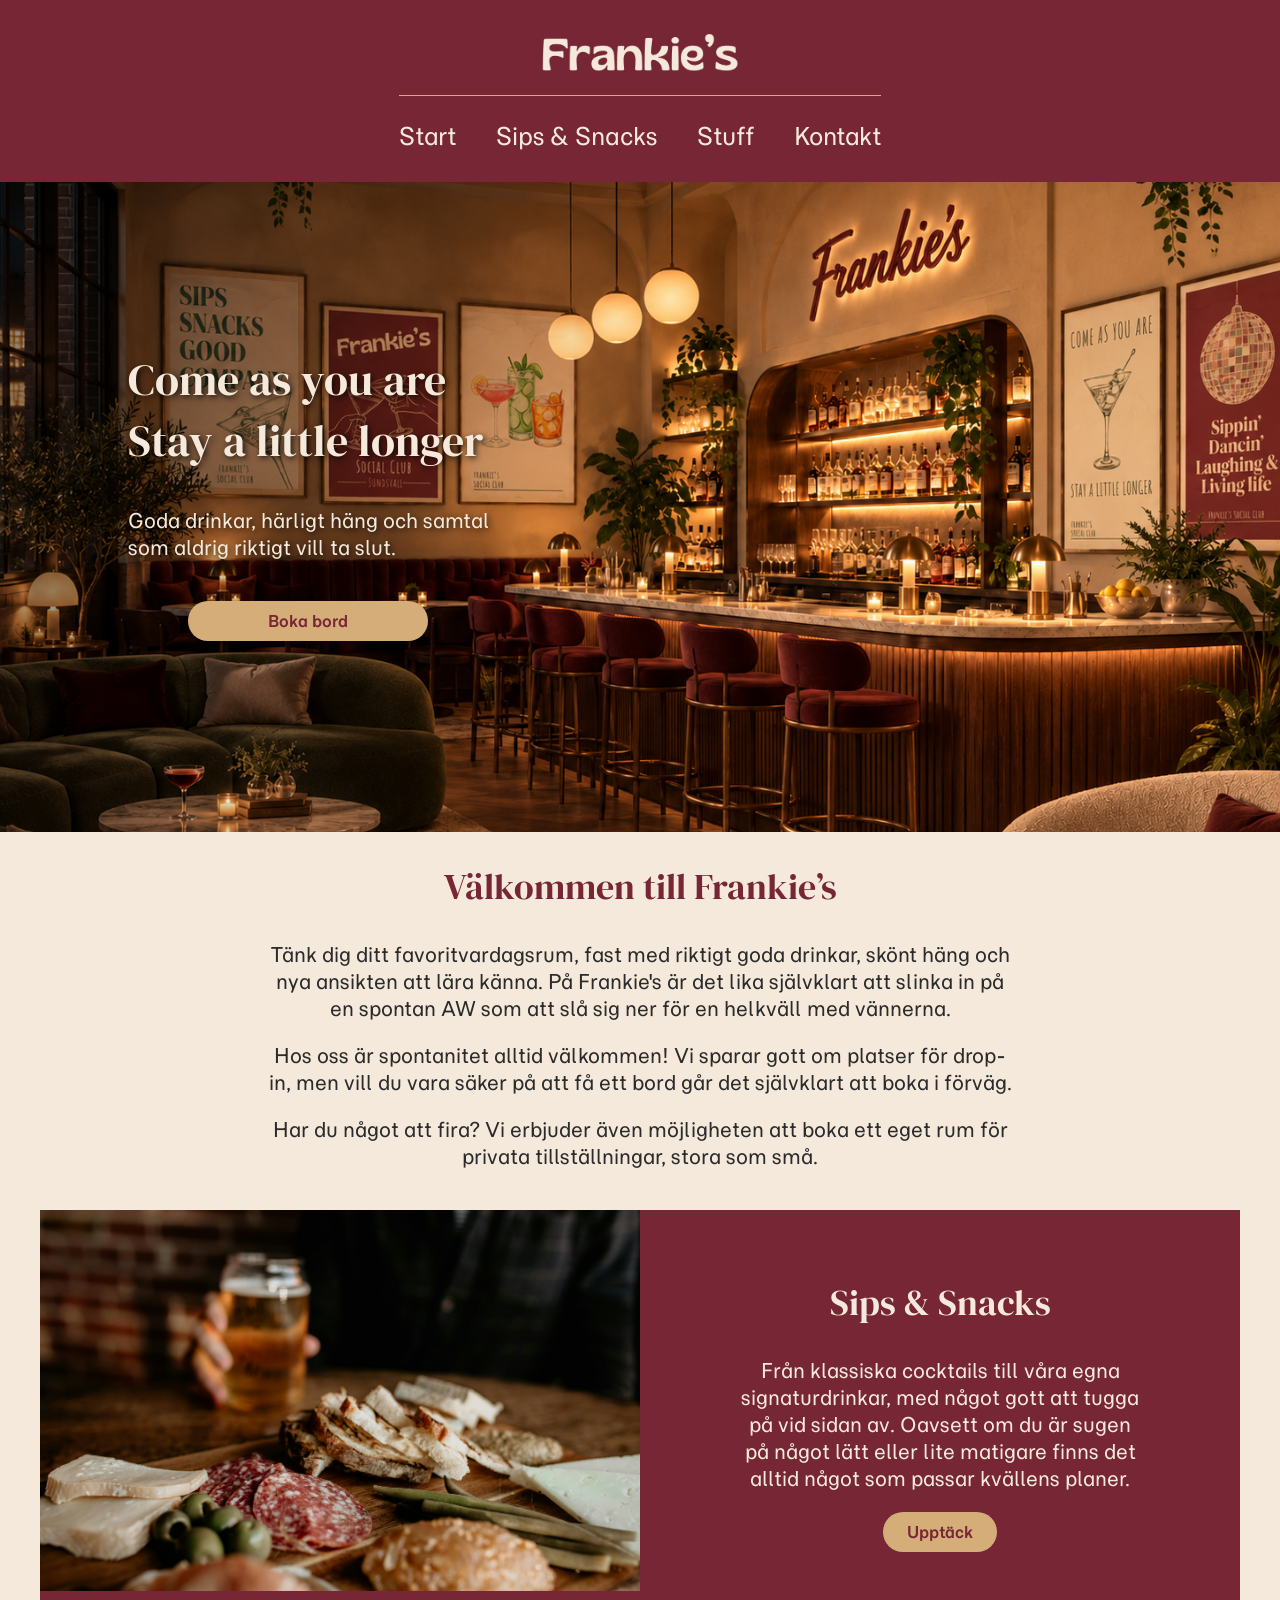
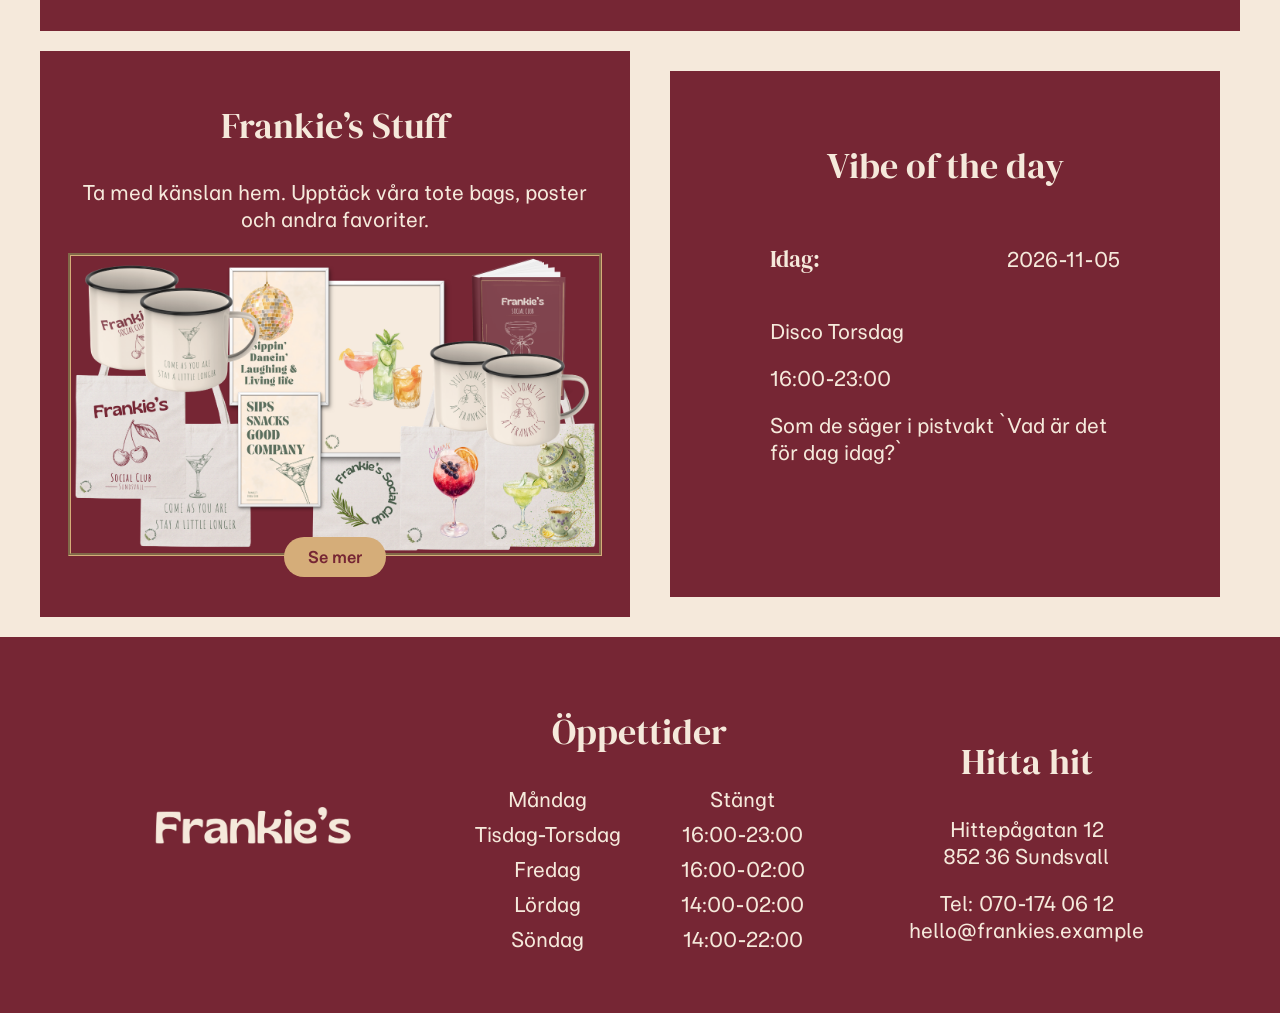
==== commit fef999b4: "Prepare stable version for deployment" ====
--- a/index.html
+++ b/index.html
@@ -31,7 +31,8 @@
             <ul>
                 <li><a href="index.html">Start</a></li>
                 <li><a href="menu.html">Sips & Snacks</a></li>
-                <li><a href="event.html">Event</a></li>
+<!--             --- Under utveckling ---  
+                   <li><a href="event.html">Event</a></li> -->
                 <li><a href="merch.html">Stuff</a></li>
                 <li><a href="contact.html">Kontakt</a></li>
             </ul>
@@ -41,7 +42,8 @@
     <main>
         <!-- Hero-sektion m bild,rubrik,text och knapp till kontaktsida-->
         <section class="hero">
-            <img src="images/hero.png" alt="Frankie's cocktailbar med varm belysning, sammetsmöbler och en inbjudande loungemiljö">
+            <img src="images/hero.png"
+                alt="Frankie's cocktailbar med varm belysning, sammetsmöbler och en inbjudande loungemiljö">
 
             <div class="hero-text">
                 <h1>
@@ -89,14 +91,17 @@
                 </div>
             </section>
 
-            <section class="events">
+            <section class="events-preview">
                 <h2>Vibe of the day</h2>
-
-                <div class="event-list">
-                    <!-- Dagens evenmang läggs in med JavaScript-->
+                <div class="today">
+                    <h3>Idag: </h3>
+                    <span>2026-11-05</span>
                 </div>
-
-                <a href="event.html" class="button">Kommande event</a>
+                    <p>Disco Torsdag</p>
+                    <p>16:00-23:00</p>
+                    <p>Som de säger i pistvakt `Vad är det för dag idag?`</p>
+                    
+               <!--  <a href="event.html" class="button">Kommande event</a> -->
             </section>
 
             <section class="merch-preview">
@@ -105,27 +110,11 @@
                 <img src="images/merch.png" alt="Merch kollage med muggar,posters, tygpåsar och receptbok">
                 <a href="merch.html" class="button">Se mer</a>
             </section>
-
-            <!-- Ev ta bort denna sektion ---
-        <section class="gallery">
-            <h2>En glimt av Frankie's</h2>
-            <img src="" alt="Kollage med bilder från kvällar hos Frankie's">
-        </section> -->
         </div>
     </main>
 
     <footer>
         <img src="images/frankies_logo.png" alt="logotyp">
-        <!--Tagit bort länkar i footer, ev återställa senare-->
-        <!--    <nav class="footer-menu">
-            <h2>Utforska</h2>
-            <ul>
-                <li><a href="menu.html">Sips&Snacks</a></li>
-                <li><a href="event.html">Event</a></li>
-                <li><a href="merch.html">Stuff</a></li>
-                <li><a href="contact.html">Kontakt</a></li>
-            </ul>
-        </nav> -->
         <div class="opening-hours">
             <h2>Öppettider</h2>
             <dl>
--- a/css/style.css
+++ b/css/style.css
@@ -1,4 +1,7 @@
-/* --- 1. Variabler --- */
+/* 
+    --- 1. Variabler --- 
+*/
+
 :root {
     /* Huvudfärger */
     --primary-color: #762634;
@@ -15,7 +18,10 @@
     --dark-text-color: #2b2b2b;
 }
 
-/* --- 2. Grundregler --- */
+/* 
+    --- 2. Grundregler --- 
+*/
+
 * {
     box-sizing: border-box;
 }
@@ -53,7 +59,10 @@
 
 
 
-/* --- 3. Header och navigation --- */
+/* 
+    --- 3. Header och navigation --- 
+*/
+
 header {
     background-color: var(--primary-color);
     padding: 1.5rem;
@@ -126,7 +135,9 @@
 }
 
 
-/* --- 4. Gemensamma komponenter --- */
+/* 
+    --- 4. Gemensamma komponenter --- 
+*/
 
 
 .hidden {
@@ -234,7 +245,9 @@
 }
 
 
-/* --- 5. Startsida --- */
+/* 
+    --- 5. Startsida --- 
+*/
 
 /* Hero */
 .hero {
@@ -293,6 +306,7 @@
     background-color: var(--primary-color);
     color: var(--secondary-color);
     text-align: center;
+    padding-bottom: 2rem;
 }
 
 .sips-snacks img {
@@ -305,12 +319,19 @@
 }
 
 /* Events sektion */
-.events {
+.events-preview {
     margin: 1rem;
     background-color: var(--primary-color);
     color: var(--secondary-color);
-    padding: 1rem 1.4rem 2rem;
-}
+    padding: 2rem 5rem;
+}
+
+.today {
+    display: flex;
+    justify-content: space-between;
+    align-items: baseline;
+}
+
 
 /* Merch sektion */
 .merch-preview {
@@ -335,7 +356,9 @@
 
 
 
-/* --- 6. Kontakt --- */
+/* 
+    --- 6. Kontakt --- 
+*/
 
 .contact-page {
     padding: 2rem;
@@ -397,7 +420,9 @@
 }
 
 
-/* --- 7. Merch --- */
+/* 
+    --- 7. Merch --- 
+*/
 
 .social-club-intro {
     display: flow-root; 
@@ -449,7 +474,9 @@
 
 
 
-/* --- 8. Sips & Snacks --- */
+/* 
+    --- 8. Sips & Snacks --- 
+*/
 
 /* Sidans grundlayout */
 .menu-page {
@@ -565,13 +592,31 @@
 
 
 
-/* --- 9. Event? --- */
-
-
-
-
-
-/* --- 10. Footer --- */
+/* --- 9. Event --- */
+
+.event-page {
+    display: flow-root;
+    background-image: url("../images/event.png");
+    background-size: cover;
+    min-height: 3000px;
+    background-repeat: no-repeat;
+
+    color: var(--green-color);
+}
+
+.event-page h1 {
+    text-align: center;
+    font-size: 3rem;
+    margin: 2rem;
+}
+
+
+
+
+
+/* 
+    --- 10. Footer --- 
+*/
 
 footer {
     background-color: var(--primary-color);
@@ -600,90 +645,16 @@
     column-gap: 1rem;
     row-gap: 0.4rem;
     justify-content: center;
-
 } 
 
 
 
-/* --- 11. Media queries --- */
-
-/* 
-@media (min-width: 768px) {
-    .index-content {
-        padding: 0 2rem;
-    }
-
-    .menu {
-        width: 50%
-    }
-
-    .hero h1 {
-    font-size: 2.4rem;
-    }
-
-    .hero-text {
-    max-width: 20rem;
-    left: 10%;
-    color: var(--secondary-color);
-    text-shadow: 2px 2px 6px rgba(0, 0, 0, 0.8);
-    }
-
-    .hero img {
-        object-position: top;
-    }
-
-
-    .menu-page {
-        padding: 1rem 2rem;
-    }
-
-    .menu-intro {
-        padding: 0 4rem 1rem;
-    }
-
-    .carousel {
-        max-width: 80%;
-        margin: 0 auto;
-       
-    }
-
-
-    .carousel-content {
-        max-width: 60%;
-        height: auto;
-        margin: 0 auto;
-    }
-
-    .carousel-name {
-        margin: 0;
-    }
-
-    #drinks h2,
-    #drinks p {
-        margin: 0.5rem;
-    }
-
-  
-
-   
-
-
-
-    footer {
-        display: grid;
-        grid-template-columns: 1fr 1fr;
-        padding: 1rem;
-    }
-
-    footer img {
-        grid-column: 1 / -1;
-    }
- */
- 
-
-
-
-/* -- Desktop -- */
+/* 
+    --- 11. Media queries --- 
+*/
+
+
+/* --- Desktop --- */
 @media (min-width: 1024px) {
     html {
         font-size: 20px;
@@ -808,7 +779,7 @@
 
 
 
-    /* --Meny-sidan -- */
+    /* Meny-sidan */
 
     .menu-page {
         display: grid;
@@ -867,18 +838,12 @@
         padding: 1rem 4rem;
     }
 
-    /* Kontakt */
+    /* Kontakt- sida */
     .contact-form {
         max-width: 1000px;
         margin: 0 auto;
     }
    
-
-
-
-
-
-
     /* Footer desktop */ 
     footer {
         display: grid;
@@ -908,5 +873,4 @@
     text-decoration: none;
     }
  
-}
-
+}
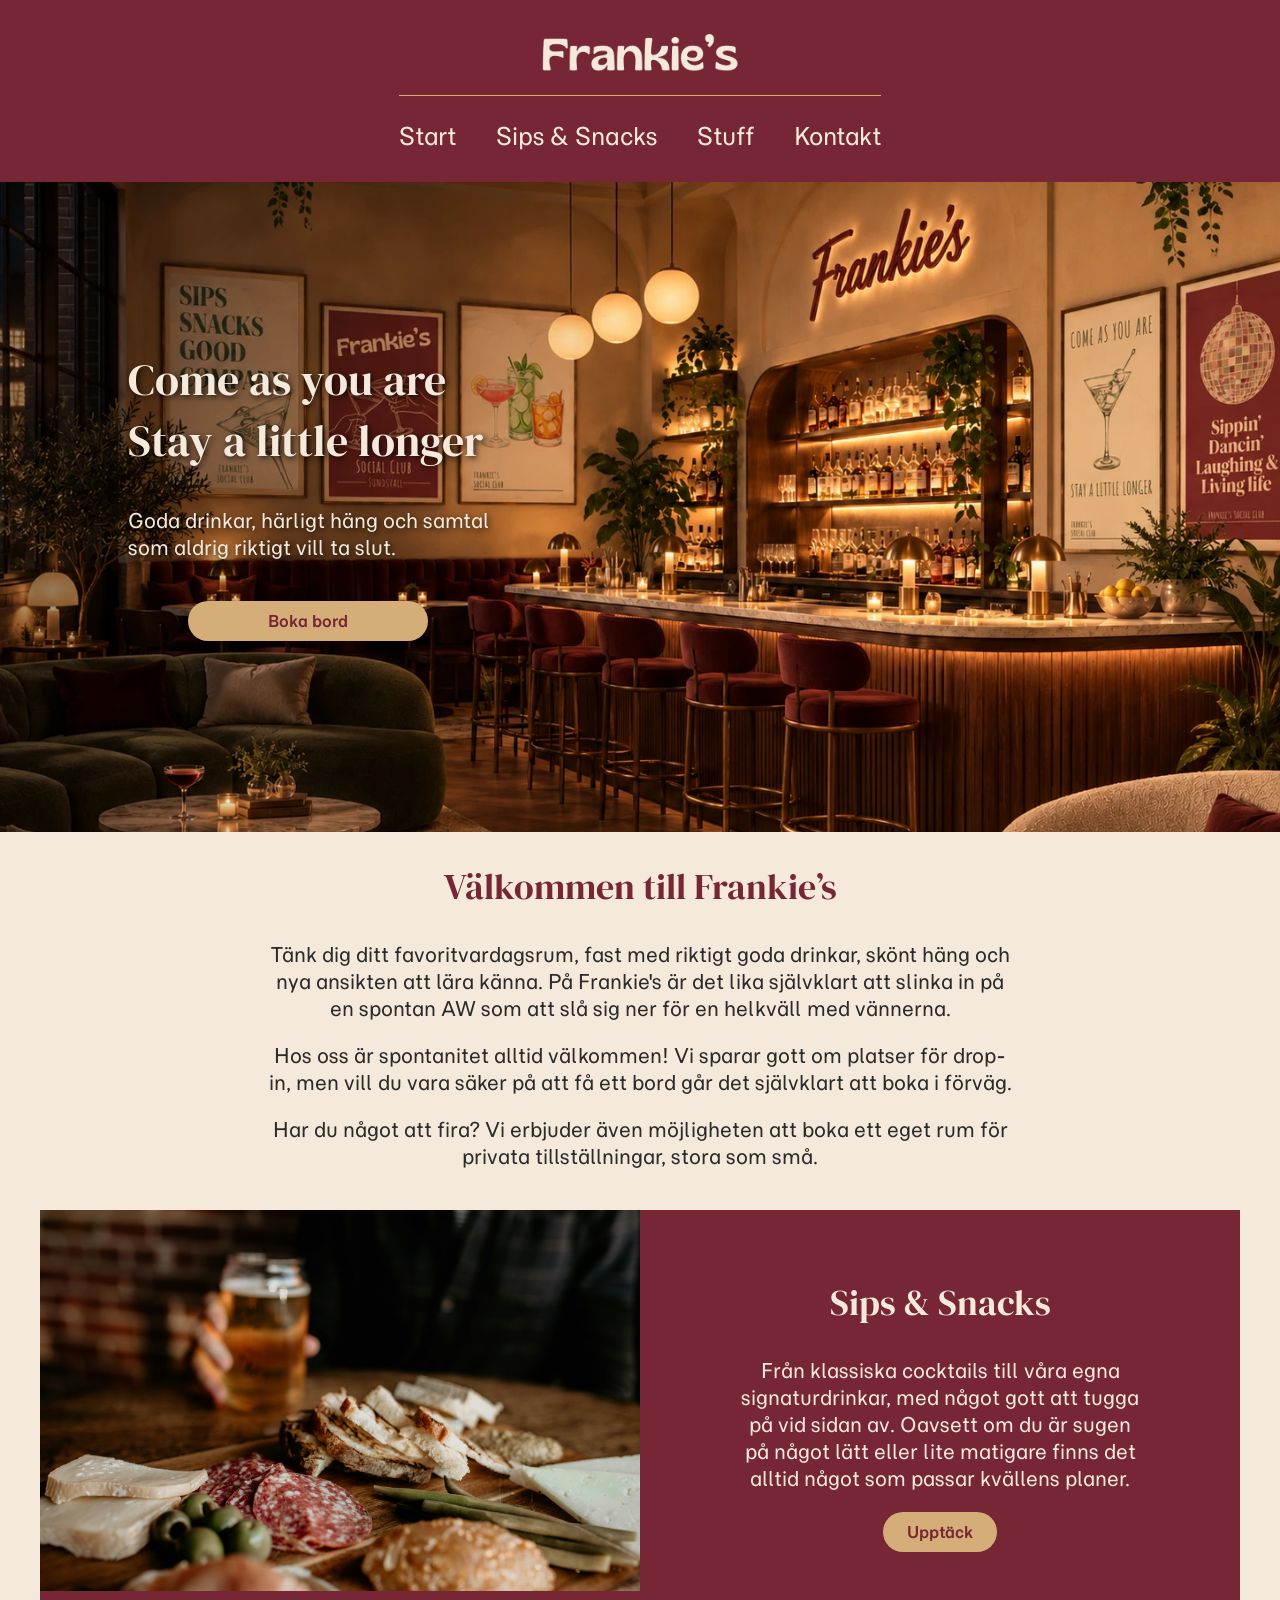
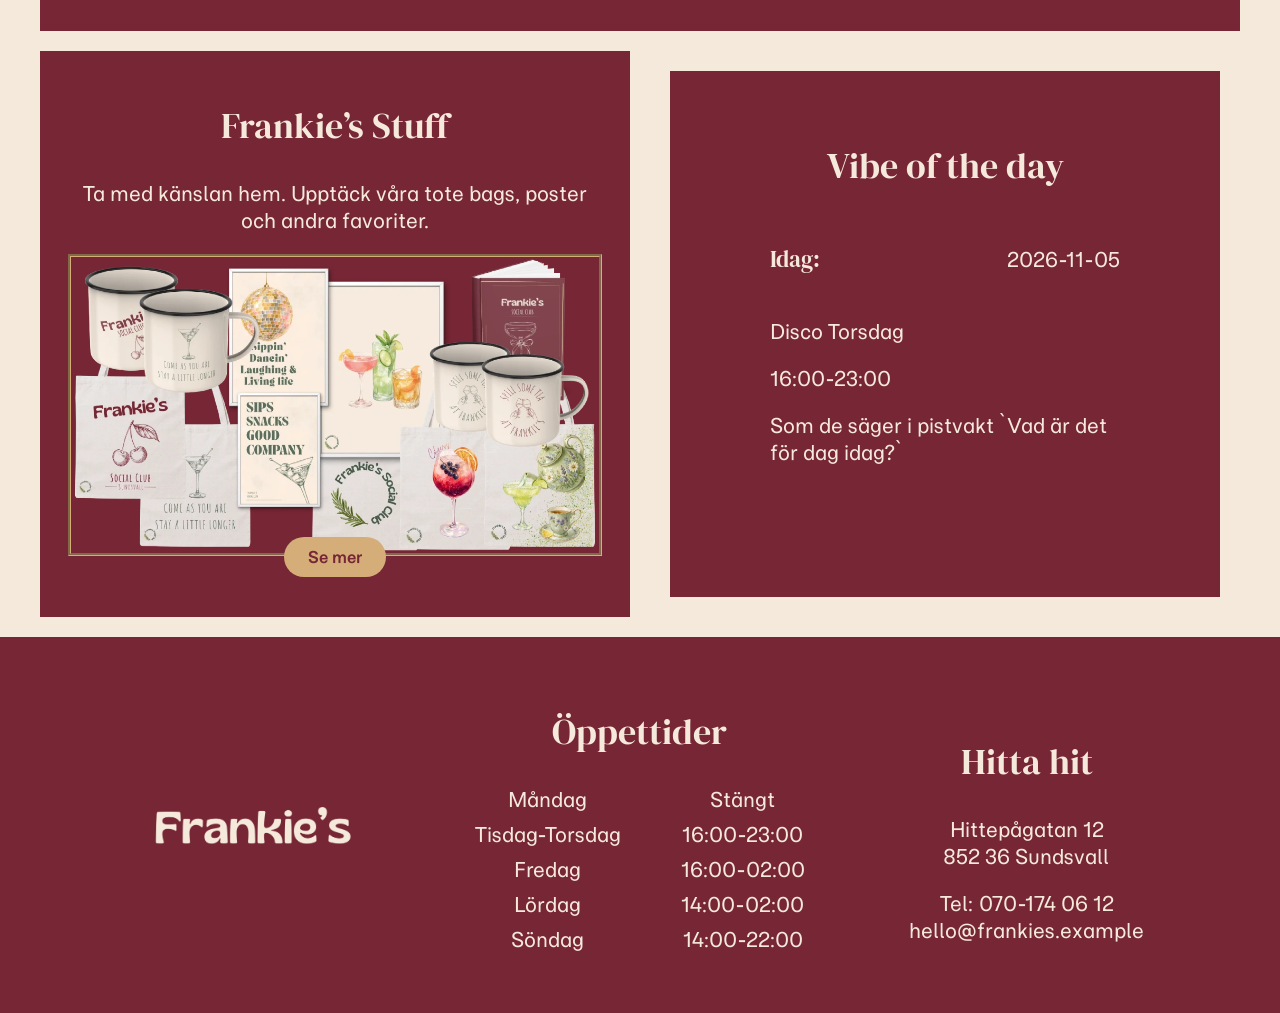
==== commit dbca11c3: "Optimize homepage images and improve loading performance" ====
--- a/index.html
+++ b/index.html
@@ -42,7 +42,7 @@
     <main>
         <!-- Hero-sektion m bild,rubrik,text och knapp till kontaktsida-->
         <section class="hero">
-            <img src="images/hero.png"
+            <img src="images/hero.webp"
                 alt="Frankie's cocktailbar med varm belysning, sammetsmöbler och en inbjudande loungemiljö">
 
             <div class="hero-text">
@@ -79,7 +79,7 @@
             </section>
 
             <section class="sips-snacks">
-                <img src="images/snacks.jpg" alt="Snacksbricka">
+                <img src="images/snacks.webp" alt="Snacksbricka">
                 <div class="sips-content">
                     <h2>Sips & Snacks</h2>
                     <p>
@@ -107,7 +107,7 @@
             <section class="merch-preview">
                 <h2>Frankie’s Stuff</h2>
                 <p>Ta med känslan hem. Upptäck våra tote bags, poster och andra favoriter.</p>
-                <img src="images/merch.png" alt="Merch kollage med muggar,posters, tygpåsar och receptbok">
+                <img src="images/merch.webp" alt="Merch kollage med muggar,posters, tygpåsar och receptbok">
                 <a href="merch.html" class="button">Se mer</a>
             </section>
         </div>
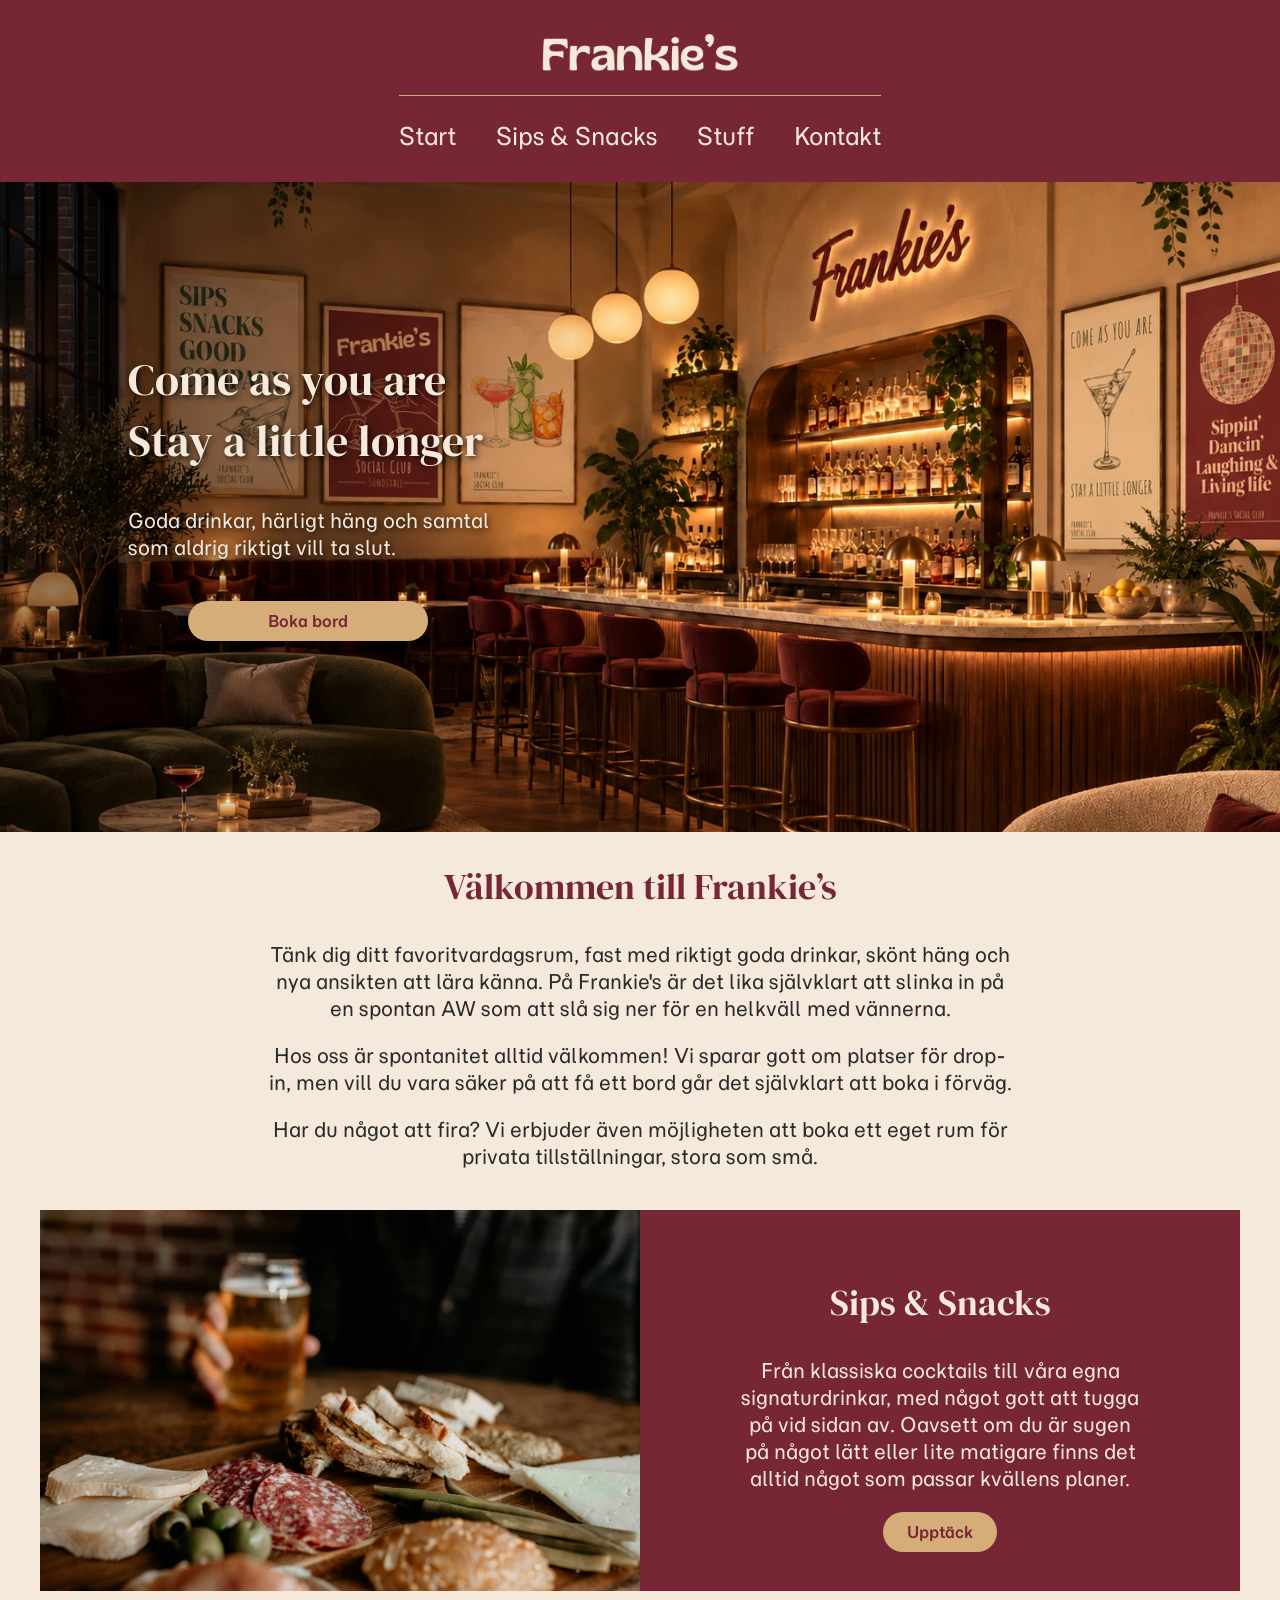
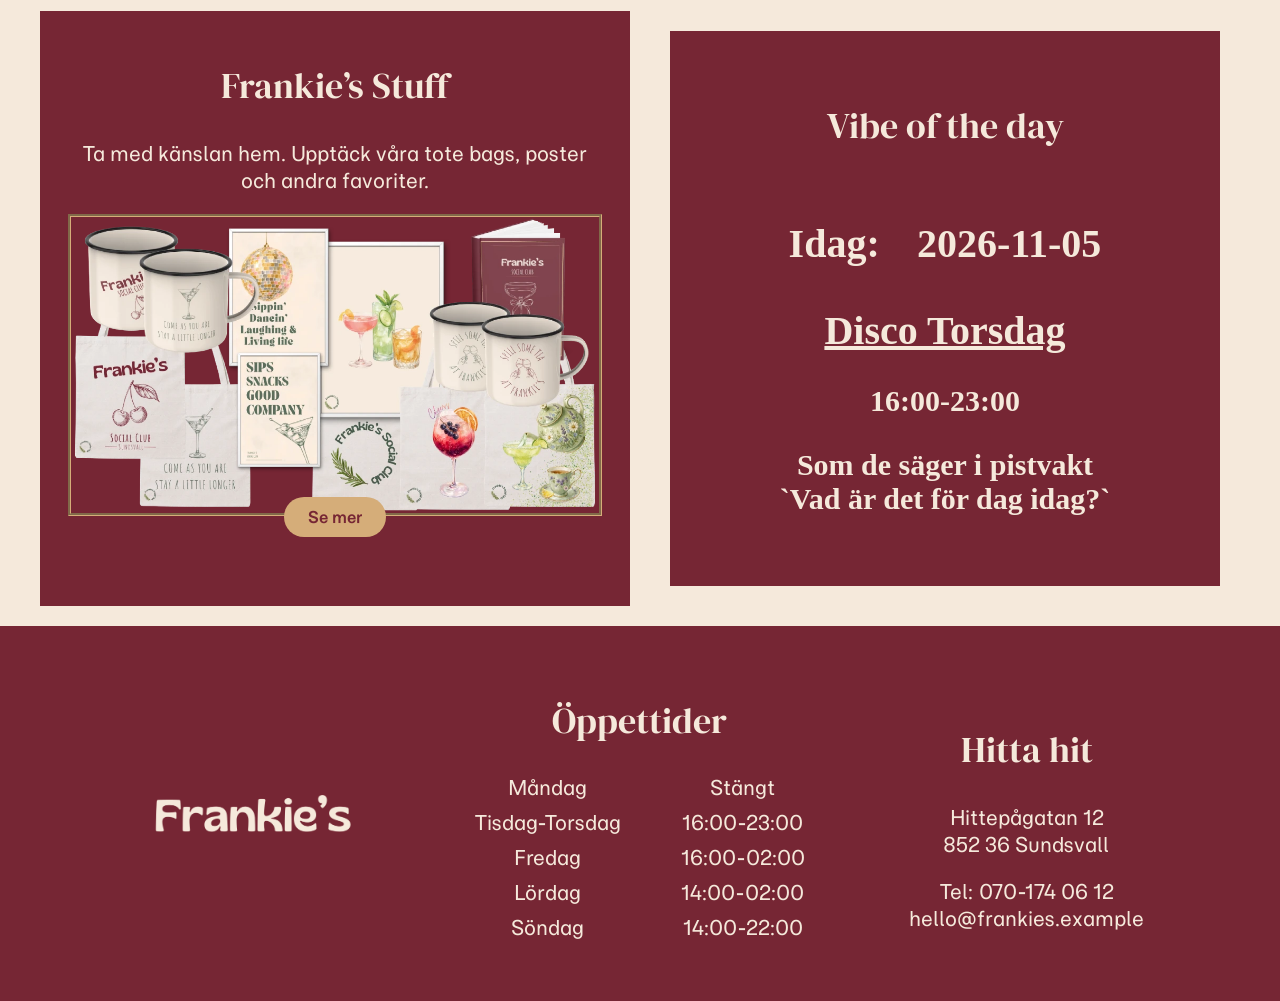
==== commit 1834fec8: "Refine homepage layout and event preview" ====
--- a/index.html
+++ b/index.html
@@ -31,7 +31,7 @@
             <ul>
                 <li><a href="index.html">Start</a></li>
                 <li><a href="menu.html">Sips & Snacks</a></li>
-<!--             --- Under utveckling ---  
+                <!--             --- Under utveckling ---  
                    <li><a href="event.html">Event</a></li> -->
                 <li><a href="merch.html">Stuff</a></li>
                 <li><a href="contact.html">Kontakt</a></li>
@@ -93,15 +93,17 @@
 
             <section class="events-preview">
                 <h2>Vibe of the day</h2>
-                <div class="today">
-                    <h3>Idag: </h3>
-                    <span>2026-11-05</span>
-                </div>
-                    <p>Disco Torsdag</p>
+                <div class="accent-text">
+                    <div id="today">
+                        <p>Idag: </p>
+                        <span>2026-11-05</span>
+                    </div>
+
+                    <p class="event-name">Disco Torsdag</p>
                     <p>16:00-23:00</p>
                     <p>Som de säger i pistvakt `Vad är det för dag idag?`</p>
-                    
-               <!--  <a href="event.html" class="button">Kommande event</a> -->
+                </div>
+                <!--  <a href="event.html" class="button">Kommande event</a> -->
             </section>
 
             <section class="merch-preview">
--- a/css/style.css
+++ b/css/style.css
@@ -320,16 +320,28 @@
 
 /* Events sektion */
 .events-preview {
+    background-color: var(--primary-color);
+    color: var(--secondary-color);
+    padding: 2rem 5rem;
     margin: 1rem;
-    background-color: var(--primary-color);
-    color: var(--secondary-color);
-    padding: 2rem 5rem;
-}
-
-.today {
+}
+
+.events-preview .accent-text {
+    color:inherit;
+    font-size: 1.5rem;
+}
+
+#today {
     display: flex;
-    justify-content: space-between;
+    justify-content: space-around;
     align-items: baseline;
+    font-size: 2rem;
+}
+
+.event-name {
+    font-size: 2rem;
+    text-decoration: underline;
+    margin: 0;
 }
 
 
@@ -751,6 +763,7 @@
         grid-template-columns: 1fr 1fr;
         align-items: center;
         margin: 0;
+        padding-bottom: 0;
     }
 
     .sips-snacks img {
